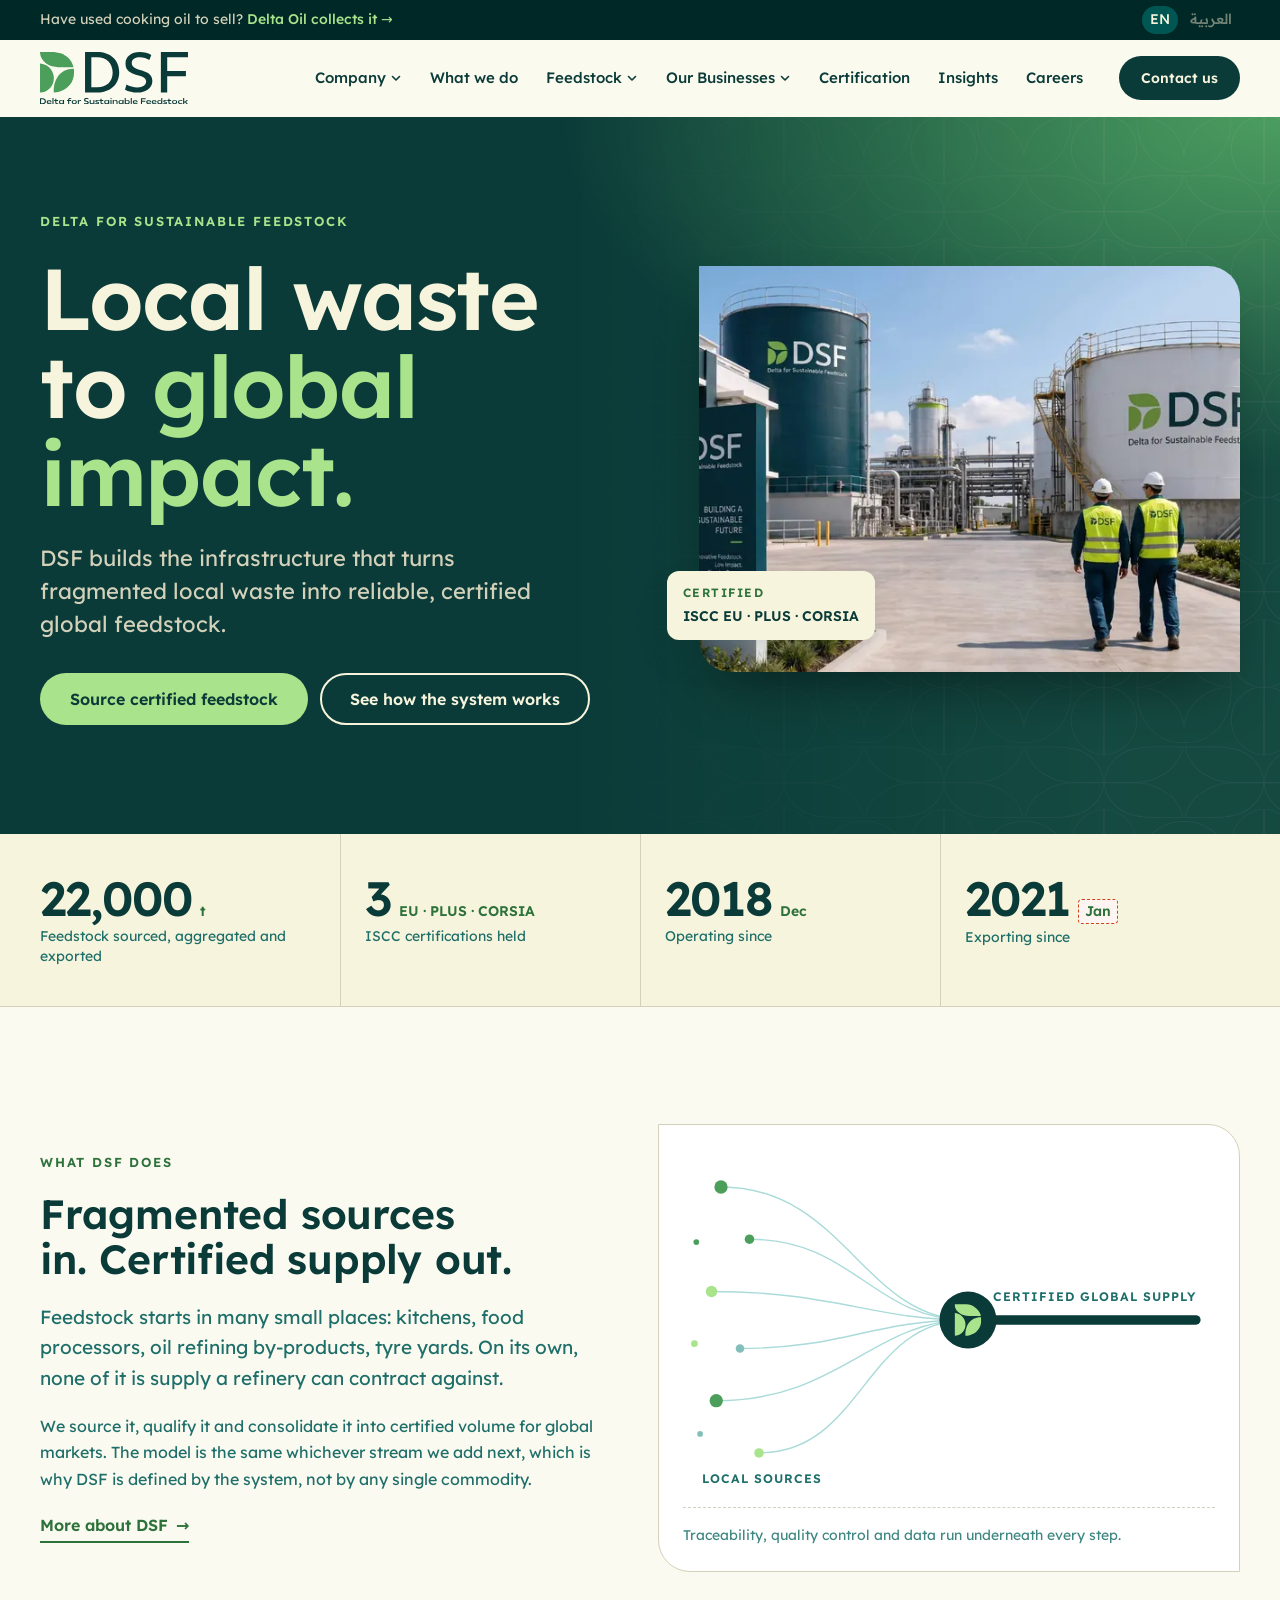
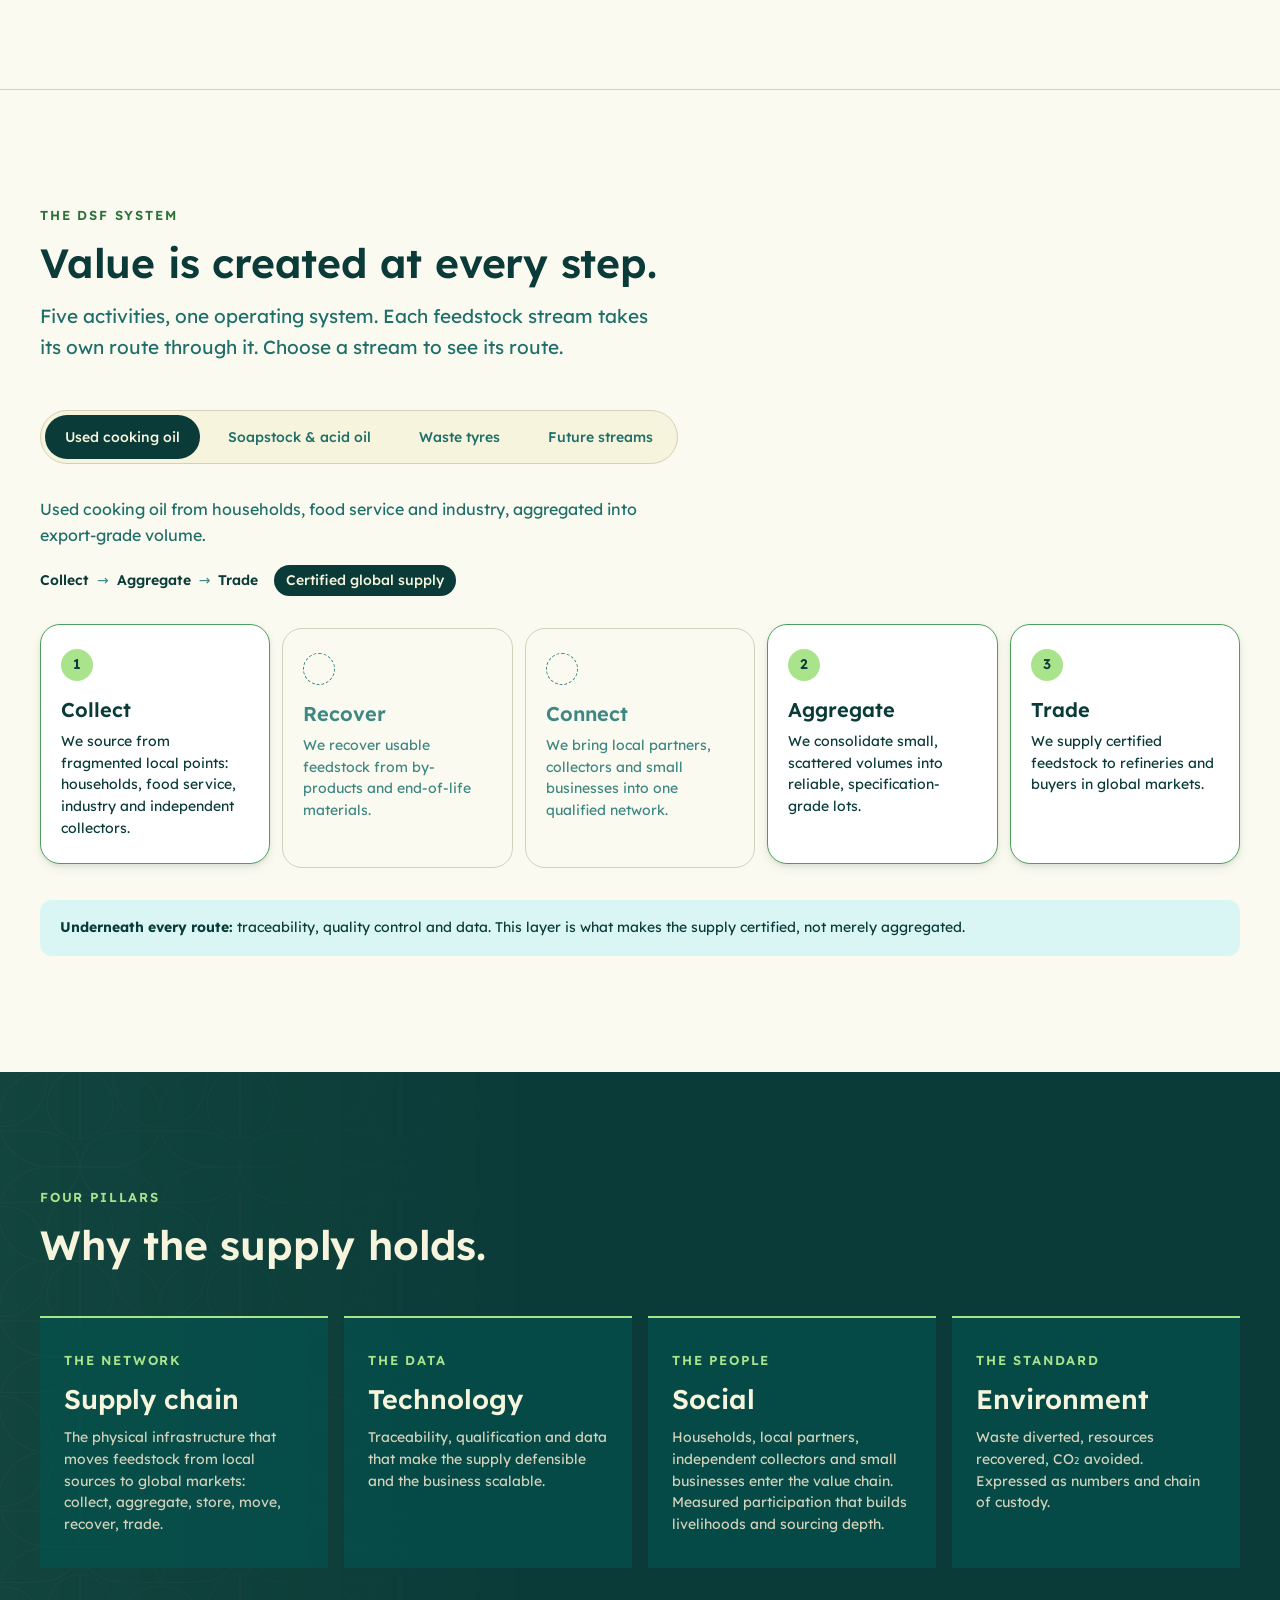
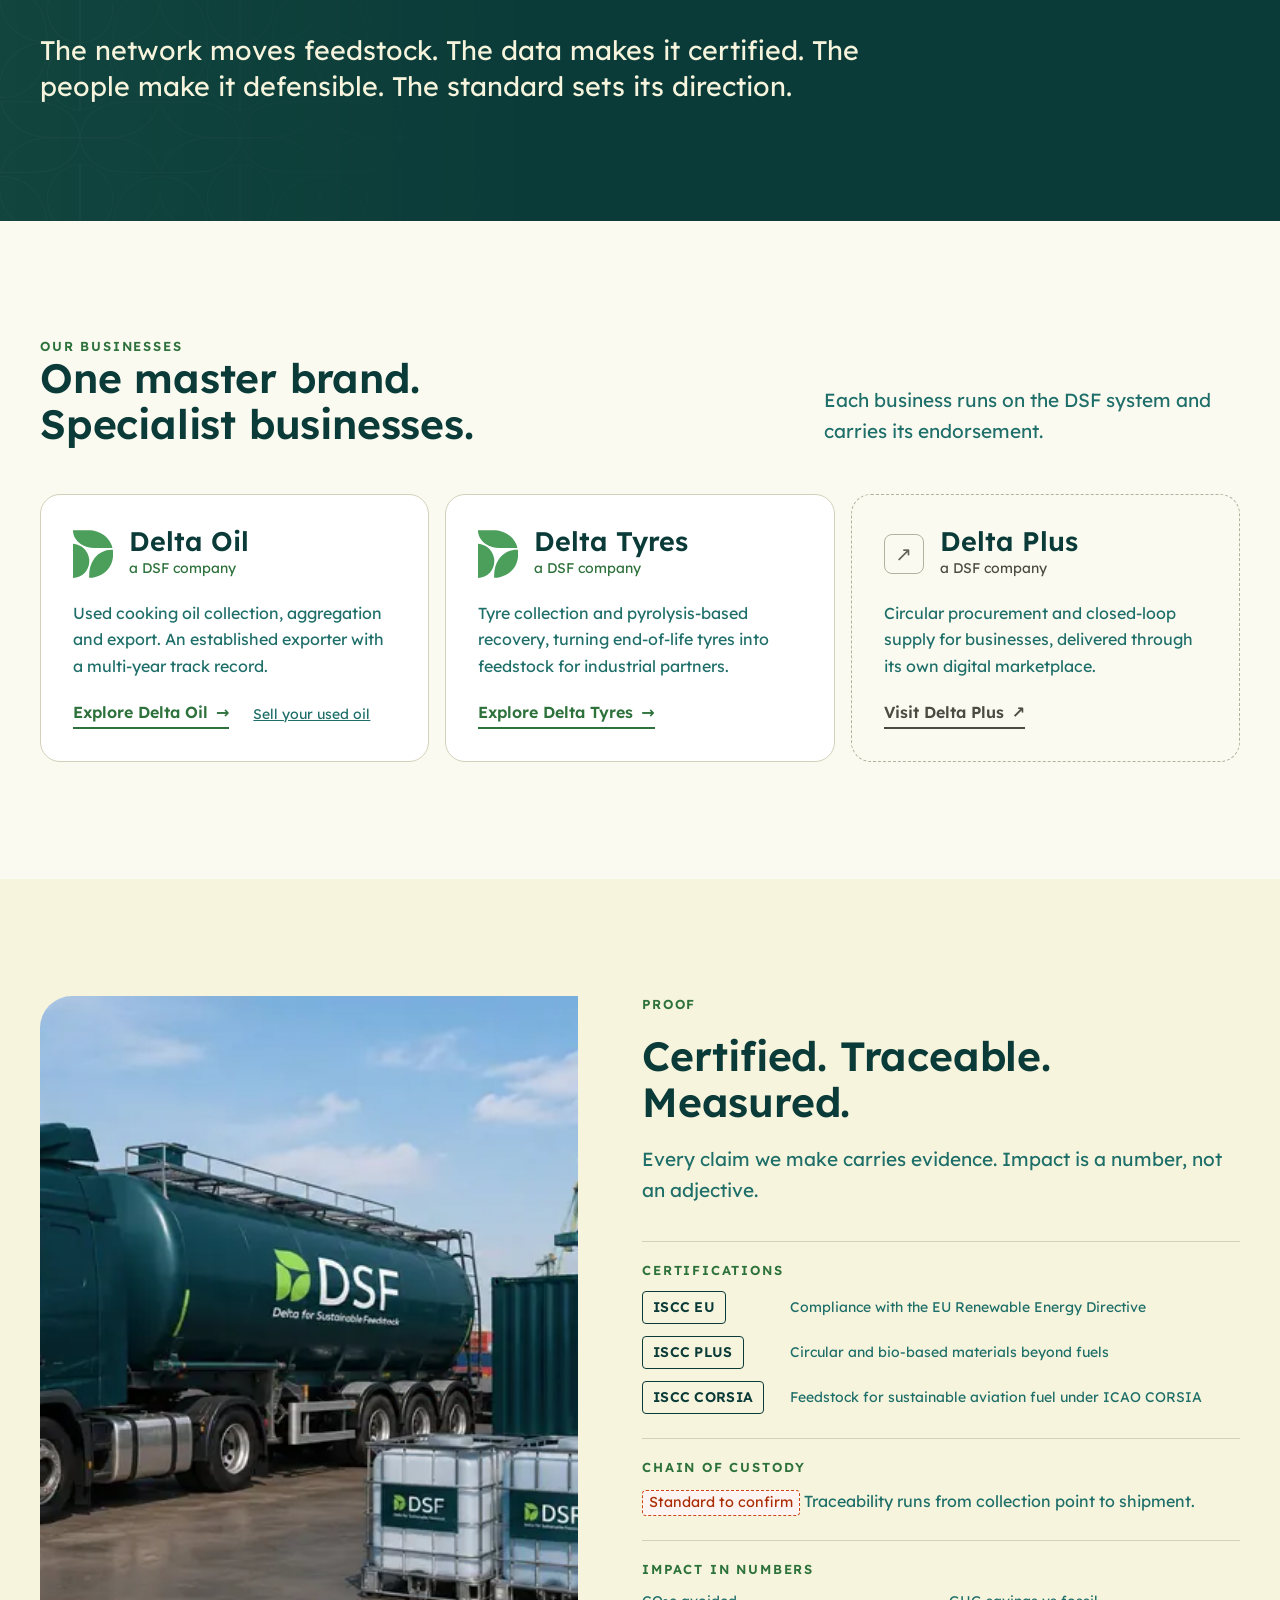
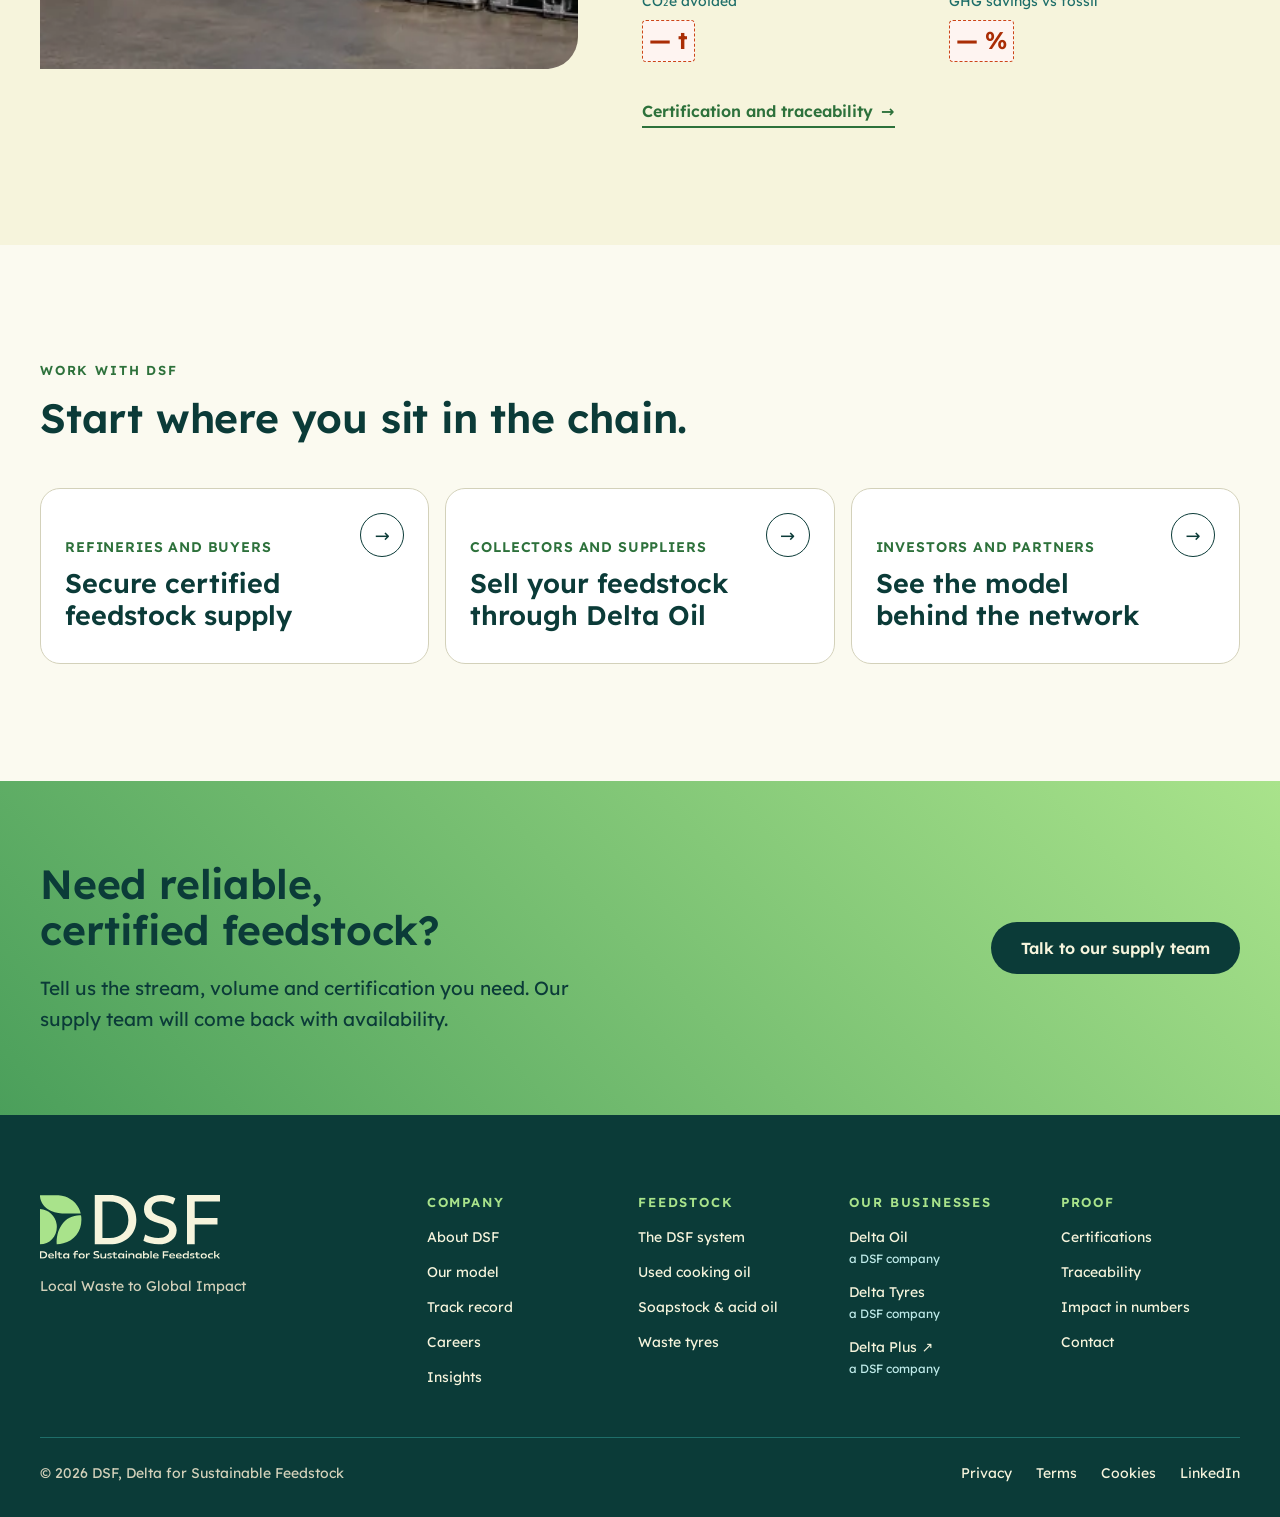
==== index.html @ 8e3e7dfb "DSF website: Home page, structure proposal and SEO base Co-Authored-By: Claude Opus 5.5 (1M context)" ====
<!doctype html>
<html lang="en" dir="ltr">
<head>
  <meta charset="utf-8">
  <meta name="viewport" content="width=device-width, initial-scale=1, viewport-fit=cover">
  <title>DSF | Certified Sustainable Feedstock Supply</title>
  <meta name="description" content="DSF (Delta for Sustainable Feedstock) builds the infrastructure that turns fragmented local waste into reliable, ISCC-certified feedstock for global markets. Used cooking oil, soapstock, acid oil and waste tyres.">
  <link rel="canonical" href="https://www.example.com/">
  <link rel="alternate" hreflang="en" href="https://www.example.com/">
  <link rel="alternate" hreflang="x-default" href="https://www.example.com/">
  <!-- Add when the reviewed Arabic version ships: <link rel="alternate" hreflang="ar" href="https://www.example.com/ar/"> -->
  <meta name="robots" content="index, follow, max-image-preview:large">
  <meta name="theme-color" content="#0B3B38">

  <!-- Open Graph / social -->
  <meta property="og:type" content="website">
  <meta property="og:site_name" content="DSF, Delta for Sustainable Feedstock">
  <meta property="og:title" content="DSF | Local Waste to Global Impact">
  <meta property="og:description" content="Fragmented sources in, certified supply out. ISCC-EU, ISCC PLUS and ISCC CORSIA certified feedstock.">
  <meta property="og:url" content="https://www.example.com/">
  <meta property="og:image" content="https://www.example.com/assets/img/og/dsf-og.jpg">
  <meta property="og:image:width" content="1200">
  <meta property="og:image:height" content="630">
  <meta property="og:locale" content="en_GB">
  <meta name="twitter:card" content="summary_large_image">

  <!-- Icons -->
  <link rel="icon" href="favicon.svg" type="image/svg+xml">
  <link rel="icon" href="favicon-32.png" sizes="32x32" type="image/png">
  <link rel="apple-touch-icon" href="apple-touch-icon.png">
  <link rel="manifest" href="site.webmanifest">

  <!-- Styles: fonts are self-hosted, preload the one used above the fold -->
  <link rel="preload" href="assets/fonts/lexend-latin.woff2" as="font" type="font/woff2" crossorigin>
  <link rel="stylesheet" href="assets/css/fonts.css">
  <link rel="stylesheet" href="assets/css/tokens.css">
  <link rel="stylesheet" href="assets/css/main.css">

  <!-- Structured data: organisation, brand architecture and site -->
  <script type="application/ld+json">
  {
    "@context": "https://schema.org",
    "@graph": [
      {
        "@type": "Organization",
        "@id": "https://www.example.com/#organization",
        "name": "DSF",
        "legalName": "Delta for Sustainable Feedstock",
        "alternateName": "Delta for Sustainable Feedstock",
        "url": "https://www.example.com/",
        "logo": "https://www.example.com/assets/img/brand/logo-lockup.svg",
        "slogan": "Local Waste to Global Impact",
        "description": "DSF builds the infrastructure that turns fragmented local waste into reliable, certified global feedstock.",
        "foundingDate": "2018-12",
        "areaServed": ["Egypt", "Middle East", "Africa", "Europe"],
        "knowsAbout": ["Used cooking oil", "Soapstock", "Acid oil", "Waste tyres", "Sustainable aviation fuel feedstock", "ISCC certification", "Feedstock traceability"],
        "hasCredential": [
          {"@type": "EducationalOccupationalCredential", "name": "ISCC EU", "credentialCategory": "certification"},
          {"@type": "EducationalOccupationalCredential", "name": "ISCC PLUS", "credentialCategory": "certification"},
          {"@type": "EducationalOccupationalCredential", "name": "ISCC CORSIA", "credentialCategory": "certification"}
        ],
        "subOrganization": [
          {"@type": "Organization", "name": "Delta Oil", "description": "Used cooking oil collection, aggregation and export. A DSF company.", "url": "https://www.example.com/businesses/delta-oil/"},
          {"@type": "Organization", "name": "Delta Tyres", "description": "Tyre collection and pyrolysis-based recovery. A DSF company.", "url": "https://www.example.com/businesses/delta-tyres/"},
          {"@type": "Organization", "name": "Delta Plus", "description": "Circular procurement and closed-loop supply, delivered digitally. A DSF company."}
        ],
        "sameAs": []
      },
      {
        "@type": "WebSite",
        "@id": "https://www.example.com/#website",
        "url": "https://www.example.com/",
        "name": "DSF",
        "publisher": {"@id": "https://www.example.com/#organization"},
        "inLanguage": ["en"]
      },
      {
        "@type": "WebPage",
        "@id": "https://www.example.com/#webpage",
        "url": "https://www.example.com/",
        "name": "DSF | Certified Sustainable Feedstock Supply",
        "isPartOf": {"@id": "https://www.example.com/#website"},
        "about": {"@id": "https://www.example.com/#organization"},
        "inLanguage": "en"
      }
    ]
  }
  </script>
  <script src="assets/js/main.js" defer></script>
</head>

<body>
<svg xmlns="http://www.w3.org/2000/svg" width="0" height="0" style="position:absolute" aria-hidden="true" focusable="false">
<symbol id="dsf-lockup" viewBox="755 469 423 150"><g style="fill:var(--logo-mark,#4B9F5B)"><path d="M 754.9 585.0 C 754.8 580.3 754.8 575.5 754.8 570.8 C 754.8 550.6 755.0 530.4 754.9 510.2 C 754.9 508.9 754.9 507.6 754.9 506.2 C 754.9 505.0 754.9 503.7 754.9 502.4 C 754.9 502.0 754.7 502.0 755.3 502.0 C 774.7 503.4 791.6 517.8 794.2 538.4 C 797.4 564.0 779.4 584.9 754.9 585.0 "/><path d="M 850.7 512.6 L 813.2 512.6 C 810.6 512.6 808.9 512.5 806.9 512.4 C 795.1 511.7 783.5 509.3 773.6 502.6 C 762.3 494.9 755.1 483.0 754.8 469.3 L 796.0 469.3 C 796.8 469.3 797.7 469.4 798.5 469.5 C 803.8 470.1 809.0 471.1 814.0 472.8 C 818.1 474.2 822.0 476.1 825.7 478.3 C 825.7 478.3 825.7 478.3 825.7 478.4 C 834.8 483.7 842.0 491.3 846.6 500.8 C 846.6 500.8 846.6 500.8 846.6 500.9 C 848.4 504.5 849.8 508.4 850.7 512.6 "/><path d="M 852.3 527.2 C 852.3 556.1 835.1 575.9 809.7 582.5 C 804.8 583.8 799.6 584.6 794.2 584.8 C 793.5 568.7 796.5 552.5 805.8 539.3 C 816.3 524.2 833.3 515.9 851.5 516.9 C 852.0 519.8 852.3 522.8 852.3 525.9 L 852.3 526.0 C 852.3 526.4 852.3 526.8 852.3 527.2 "/></g><g style="fill:var(--logo-word,#0B3B38)"><path d="M 998.0 576.8 L 1002.1 561.8 C 1010.5 566.4 1022.1 570.3 1033.3 570.3 C 1049.8 570.3 1058.5 562.6 1058.5 552.7 C 1058.5 528.5 999.4 542.2 999.4 502.3 C 999.4 482.3 1016.3 469.1 1039.8 469.1 C 1052.2 469.1 1066.3 472.4 1073.1 477.5 L 1067.7 491.6 C 1060.7 487.8 1050.8 483.9 1039.9 483.9 C 1024.4 483.9 1017.3 491.6 1017.3 500.7 C 1017.3 528.1 1076.2 514.3 1076.2 551.6 C 1076.2 572.0 1057.1 585.0 1033.5 585.0 C 1021.2 585.0 1006.7 581.8 998.0 576.8 "/><path d="M 1178.3 484.1 L 1118.6 484.1 L 1118.6 523.3 L 1172.1 523.3 L 1172.1 538.3 L 1118.6 538.3 L 1118.6 585.0 L 1100.5 585.0 L 1100.5 469.1 L 1178.3 469.1 Z M 1178.3 484.1 "/><path d="M 919.1 570.0 C 944.3 570.0 962.7 554.6 962.7 527.8 C 962.7 500.7 943.9 484.1 919.2 484.1 L 901.7 484.1 L 901.7 570.0 Z M 981.4 527.1 C 981.4 563.0 954.8 585.0 918.9 585.0 L 883.7 585.0 L 883.7 469.1 L 918.9 469.1 C 955.0 469.1 981.4 491.3 981.4 527.1 "/></g><g style="fill:var(--logo-tag,#0B3B38)"><path d="M 762.0 603.9 L 758.0 603.9 L 758.0 615.3 L 762.0 615.3 C 766.1 615.3 768.6 613.2 768.6 609.6 C 768.6 606.0 766.1 603.9 762.0 603.9 M 762.0 618.2 L 754.8 618.2 L 754.8 601.1 L 762.0 601.1 C 767.8 601.1 772.0 604.2 772.0 609.6 C 772.0 615.0 767.8 618.2 762.0 618.2 "/><path d="M 777.3 611.1 L 784.9 611.1 C 784.7 609.4 783.3 608.4 781.1 608.4 C 778.9 608.4 777.5 609.4 777.3 611.1 M 787.9 611.6 C 787.9 612.1 787.8 612.5 787.8 612.8 L 777.3 612.8 C 777.6 614.7 779.3 615.7 781.9 615.7 C 783.6 615.7 785.5 615.4 787.1 614.8 L 787.1 617.4 C 785.5 618.1 783.7 618.5 781.8 618.5 C 777.1 618.5 774.1 616.0 774.1 612.2 C 774.1 608.5 777.0 605.9 781.2 605.9 C 785.1 605.9 787.9 608.3 787.9 611.6 "/><path d="M 790.5 600.6 L 793.6 600.6 L 793.6 618.2 L 790.5 618.2 Z M 790.5 600.6 "/><path d="M 801.6 602.9 L 801.6 606.2 L 806.6 606.2 L 806.6 608.9 L 801.6 608.9 L 801.6 613.3 C 801.6 614.8 802.1 615.7 804.3 615.7 C 805.2 615.7 806.4 615.6 807.0 615.4 L 807.0 618.1 C 806.3 618.3 804.8 618.5 803.7 618.5 C 800.0 618.5 798.6 616.8 798.6 613.7 L 798.6 608.9 L 795.6 608.9 L 795.6 606.2 L 798.6 606.2 L 798.6 602.9 Z M 801.6 602.9 "/><path d="M 816.4 615.7 C 818.8 615.7 820.5 614.4 820.5 612.2 C 820.5 610.0 818.8 608.7 816.4 608.7 C 814.1 608.7 812.3 610.1 812.3 612.2 C 812.3 614.3 814.1 615.7 816.4 615.7 M 815.6 605.9 C 818.0 605.9 819.8 606.8 820.6 608.2 L 820.7 608.2 L 820.7 606.2 L 823.7 606.2 L 823.7 618.2 L 820.7 618.2 L 820.7 616.1 L 820.6 616.1 C 819.8 617.6 818.0 618.5 815.6 618.5 C 811.9 618.5 809.1 615.9 809.1 612.2 C 809.1 608.5 811.9 605.9 815.6 605.9 "/><path d="M 844.3 600.6 L 844.3 603.3 C 843.7 603.2 842.9 603.0 841.8 603.0 C 839.5 603.0 838.4 603.8 838.4 605.4 L 838.4 606.2 L 844.1 606.2 L 844.1 608.9 L 838.4 608.9 L 838.4 618.2 L 835.4 618.2 L 835.4 608.9 L 832.4 608.9 L 832.4 606.2 L 835.4 606.2 L 835.4 605.0 C 835.4 601.9 837.4 600.3 841.3 600.3 C 842.6 600.3 843.5 600.4 844.3 600.6 "/><path d="M 848.8 612.2 C 848.8 614.3 850.5 615.7 853.0 615.7 C 855.5 615.7 857.2 614.4 857.2 612.2 C 857.2 610.0 855.5 608.7 853.0 608.7 C 850.5 608.7 848.8 610.1 848.8 612.2 M 860.3 612.2 C 860.3 615.9 857.5 618.5 853.0 618.5 C 848.5 618.5 845.6 615.9 845.6 612.2 C 845.6 608.5 848.5 605.9 853.0 605.9 C 857.5 605.9 860.3 608.5 860.3 612.2 "/><path d="M 866.0 608.8 L 866.1 608.8 C 866.7 606.9 868.3 605.9 870.3 605.9 C 870.9 605.9 871.6 606.0 872.1 606.2 L 872.1 609.1 C 871.6 608.9 870.7 608.8 870.0 608.8 C 867.4 608.8 866.1 610.3 866.0 612.8 L 866.0 618.2 L 863.0 618.2 L 863.0 606.2 L 866.0 606.2 Z M 866.0 608.8 "/><path d="M 888.1 600.8 C 889.9 600.8 892.1 601.1 893.5 601.6 L 893.5 604.6 C 892.0 604.0 890.1 603.6 888.3 603.6 C 885.7 603.6 884.1 604.5 884.1 605.9 C 884.1 609.4 894.6 606.9 894.6 613.3 C 894.6 616.6 891.7 618.5 886.6 618.5 C 884.5 618.5 882.1 618.1 880.7 617.6 L 880.7 614.6 C 882.1 615.2 884.3 615.6 886.3 615.6 C 889.5 615.6 891.2 614.7 891.2 613.3 C 891.2 609.7 880.8 612.2 880.8 605.9 C 880.8 602.7 883.4 600.8 888.1 600.8 "/><path d="M 896.9 613.3 L 896.9 606.2 L 900 606.2 L 900 612.7 C 900 614.7 901.2 615.8 903.5 615.8 C 906.1 615.8 907.4 614.4 907.5 612.5 L 907.5 606.2 L 910.6 606.2 L 910.6 618.2 L 907.8 618.2 L 907.6 616.2 L 907.5 616.2 C 906.8 617.5 905.1 618.5 902.5 618.5 C 898.9 618.5 896.9 616.6 896.9 613.3 "/><path d="M 923.2 606.6 L 923.2 609.4 C 921.9 608.8 920.4 608.6 919.0 608.6 C 917.4 608.6 916.2 609.1 916.2 609.8 C 916.2 611.8 923.9 610.1 923.9 614.7 C 923.9 617.1 921.8 618.5 917.9 618.5 C 916.1 618.5 914.1 618.2 913.1 617.9 L 913.1 615.0 C 914.2 615.5 915.9 615.8 917.6 615.8 C 919.6 615.8 920.8 615.4 920.8 614.5 C 920.8 612.4 913.2 614.0 913.2 609.7 C 913.2 607.4 915.3 605.9 918.9 605.9 C 920.4 605.9 922.1 606.2 923.2 606.6 "/><path d="M 930.8 602.9 L 930.8 606.2 L 935.8 606.2 L 935.8 608.9 L 930.8 608.9 L 930.8 613.3 C 930.8 614.8 931.3 615.7 933.5 615.7 C 934.4 615.7 935.6 615.6 936.2 615.4 L 936.2 618.1 C 935.5 618.3 934.0 618.5 932.9 618.5 C 929.3 618.5 927.8 616.8 927.8 613.7 L 927.8 608.9 L 924.8 608.9 L 924.8 606.2 L 927.8 606.2 L 927.8 602.9 Z M 930.8 602.9 "/><path d="M 945.6 615.7 C 948.0 615.7 949.7 614.4 949.7 612.2 C 949.7 610.0 948.0 608.7 945.6 608.7 C 943.3 608.7 941.5 610.1 941.5 612.2 C 941.5 614.3 943.3 615.7 945.6 615.7 M 944.9 605.9 C 947.2 605.9 949.0 606.8 949.8 608.2 L 949.9 608.2 L 949.9 606.2 L 952.9 606.2 L 952.9 618.2 L 949.9 618.2 L 949.9 616.1 L 949.8 616.1 C 949.0 617.6 947.2 618.5 944.9 618.5 C 941.1 618.5 938.3 615.9 938.3 612.2 C 938.3 608.5 941.1 605.9 944.9 605.9 "/><path d="M 959.5 618.2 L 956.4 618.2 L 956.4 606.2 L 959.5 606.2 Z M 959.9 602.0 C 959.9 603.1 959.0 603.9 958.0 603.9 C 956.9 603.9 956.1 603.1 956.1 602.0 C 956.1 601.0 956.9 600.2 958.0 600.2 C 959.0 600.2 959.9 601.0 959.9 602.0 "/><path d="M 965.8 608.3 L 965.9 608.3 C 966.8 606.9 968.8 605.9 971.1 605.9 C 974.4 605.9 976.7 607.8 976.7 610.5 L 976.7 618.2 L 973.7 618.2 L 973.7 612.0 C 973.7 609.8 972.3 608.6 969.9 608.6 C 967.5 608.6 965.9 610.1 965.8 612.2 L 965.8 618.2 L 962.8 618.2 L 962.8 606.2 L 965.8 606.2 Z M 965.8 608.3 "/><path d="M 986.6 615.7 C 989.1 615.7 990.8 614.4 990.8 612.2 C 990.8 610.0 989.1 608.7 986.6 608.7 C 984.3 608.7 982.5 610.1 982.5 612.2 C 982.5 614.3 984.3 615.7 986.6 615.7 M 985.9 605.9 C 988.2 605.9 990.1 606.8 990.8 608.2 L 990.9 608.2 L 990.9 606.2 L 994.0 606.2 L 994.0 618.2 L 990.9 618.2 L 990.9 616.1 L 990.8 616.1 C 990.0 617.6 988.2 618.5 985.9 618.5 C 982.2 618.5 979.3 615.9 979.3 612.2 C 979.3 608.5 982.2 605.9 985.9 605.9 "/><path d="M 1004.3 608.7 C 1001.9 608.7 1000.1 610.0 1000.1 612.2 C 1000.1 614.4 1001.8 615.7 1004.3 615.7 C 1006.7 615.7 1008.5 614.3 1008.5 612.2 C 1008.5 610.1 1006.7 608.7 1004.3 608.7 M 1005.0 618.5 C 1002.8 618.5 1001.0 617.6 1000.2 616.1 L 1000.1 616.1 L 1000.1 618.2 L 997.1 618.2 L 997.1 600.6 L 1000.1 600.6 L 1000.1 608.2 L 1000.2 608.2 C 1001.0 606.8 1002.8 605.9 1005.0 605.9 C 1008.8 605.9 1011.6 608.5 1011.6 612.2 C 1011.6 615.9 1008.8 618.5 1005.0 618.5 "/><path d="M 1014.4 600.6 L 1017.5 600.6 L 1017.5 618.2 L 1014.4 618.2 Z M 1014.4 600.6 "/><path d="M 1023.4 611.1 L 1031 611.1 C 1030.8 609.4 1029.3 608.4 1027.2 608.4 C 1025.0 608.4 1023.5 609.4 1023.4 611.1 M 1034.0 611.6 C 1034.0 612.1 1033.9 612.5 1033.8 612.8 L 1023.4 612.8 C 1023.6 614.7 1025.4 615.7 1028.0 615.7 C 1029.7 615.7 1031.5 615.4 1033.2 614.8 L 1033.2 617.4 C 1031.6 618.1 1029.7 618.5 1027.9 618.5 C 1023.1 618.5 1020.2 616.0 1020.2 612.2 C 1020.2 608.5 1023.1 605.9 1027.2 605.9 C 1031.2 605.9 1034.0 608.3 1034.0 611.6 "/><path d="M 1057.0 601.1 L 1057.0 603.9 L 1046.7 603.9 L 1046.7 608.6 L 1056.0 608.6 L 1056.0 611.5 L 1046.7 611.5 L 1046.7 618.2 L 1043.5 618.2 L 1043.5 601.1 Z M 1057.0 601.1 "/><path d="M 1061.8 611.1 L 1069.4 611.1 C 1069.2 609.4 1067.8 608.4 1065.6 608.4 C 1063.4 608.4 1062.0 609.4 1061.8 611.1 M 1072.4 611.6 C 1072.4 612.1 1072.3 612.5 1072.2 612.8 L 1061.8 612.8 C 1062.0 614.7 1063.8 615.7 1066.4 615.7 C 1068.1 615.7 1070 615.4 1071.6 614.8 L 1071.6 617.4 C 1070.0 618.1 1068.1 618.5 1066.3 618.5 C 1061.5 618.5 1058.6 616.0 1058.6 612.2 C 1058.6 608.5 1061.5 605.9 1065.6 605.9 C 1069.6 605.9 1072.4 608.3 1072.4 611.6 "/><path d="M 1077.5 611.1 L 1085.0 611.1 C 1084.9 609.4 1083.4 608.4 1081.3 608.4 C 1079.1 608.4 1077.6 609.4 1077.5 611.1 M 1088.1 611.6 C 1088.1 612.1 1088.0 612.5 1087.9 612.8 L 1077.5 612.8 C 1077.7 614.7 1079.5 615.7 1082.1 615.7 C 1083.8 615.7 1085.6 615.4 1087.3 614.8 L 1087.3 617.4 C 1085.7 618.1 1083.8 618.5 1082.0 618.5 C 1077.2 618.5 1074.3 616.0 1074.3 612.2 C 1074.3 608.5 1077.2 605.9 1081.3 605.9 C 1085.3 605.9 1088.1 608.3 1088.1 611.6 "/><path d="M 1097.4 615.7 C 1099.8 615.7 1101.6 614.4 1101.6 612.2 C 1101.6 610.0 1099.8 608.7 1097.4 608.7 C 1094.9 608.7 1093.2 610.1 1093.2 612.2 C 1093.2 614.3 1094.9 615.7 1097.4 615.7 M 1096.6 605.9 C 1098.9 605.9 1100.7 606.8 1101.5 608.2 L 1101.6 608.2 L 1101.6 600.6 L 1104.6 600.6 L 1104.6 618.2 L 1101.6 618.2 L 1101.6 616.1 L 1101.5 616.1 C 1100.7 617.6 1098.9 618.5 1096.6 618.5 C 1092.8 618.5 1090.0 615.9 1090.0 612.2 C 1090.0 608.5 1092.8 605.9 1096.6 605.9 "/><path d="M 1117.3 606.6 L 1117.3 609.4 C 1116.1 608.8 1114.5 608.6 1113.1 608.6 C 1111.6 608.6 1110.4 609.1 1110.4 609.8 C 1110.4 611.8 1118.1 610.1 1118.1 614.7 C 1118.1 617.1 1116.0 618.5 1112.0 618.5 C 1110.2 618.5 1108.3 618.2 1107.3 617.9 L 1107.3 615.0 C 1108.4 615.5 1110.1 615.8 1111.8 615.8 C 1113.8 615.8 1115.0 615.4 1115.0 614.5 C 1115.0 612.4 1107.4 614.0 1107.4 609.7 C 1107.4 607.4 1109.5 605.9 1113.0 605.9 C 1114.5 605.9 1116.2 606.2 1117.3 606.6 "/><path d="M 1125.0 602.9 L 1125.0 606.2 L 1130.0 606.2 L 1130.0 608.9 L 1125.0 608.9 L 1125.0 613.3 C 1125.0 614.8 1125.5 615.7 1127.7 615.7 C 1128.6 615.7 1129.8 615.6 1130.4 615.4 L 1130.4 618.1 C 1129.7 618.3 1128.1 618.5 1127.0 618.5 C 1123.4 618.5 1121.9 616.8 1121.9 613.7 L 1121.9 608.9 L 1119.0 608.9 L 1119.0 606.2 L 1121.9 606.2 L 1121.9 602.9 Z M 1125.0 602.9 "/><path d="M 1135.6 612.2 C 1135.6 614.3 1137.4 615.7 1139.8 615.7 C 1142.3 615.7 1144.0 614.4 1144.0 612.2 C 1144.0 610.0 1142.3 608.7 1139.8 608.7 C 1137.4 608.7 1135.6 610.1 1135.6 612.2 M 1147.2 612.2 C 1147.2 615.9 1144.3 618.5 1139.8 618.5 C 1135.3 618.5 1132.5 615.9 1132.5 612.2 C 1132.5 608.5 1135.3 605.9 1139.8 605.9 C 1144.3 605.9 1147.2 608.5 1147.2 612.2 "/><path d="M 1157.3 605.9 C 1158.7 605.9 1160.3 606.1 1161.5 606.5 L 1161.5 609.4 C 1160.5 609.0 1159.0 608.7 1157.6 608.7 C 1154.5 608.7 1152.6 610.0 1152.6 612.2 C 1152.6 614.3 1154.5 615.7 1157.6 615.7 C 1159.0 615.7 1160.5 615.4 1161.5 615.0 L 1161.5 617.9 C 1160.3 618.2 1158.7 618.5 1157.3 618.5 C 1152.4 618.5 1149.4 615.9 1149.4 612.2 C 1149.4 608.4 1152.5 605.9 1157.3 605.9 "/><path d="M 1167.2 600.6 L 1167.2 610.8 L 1170.2 610.8 L 1174.0 606.2 L 1177.8 606.2 L 1172.5 611.9 L 1172.5 612.0 L 1178.3 618.2 L 1174.3 618.2 L 1170.1 613.2 L 1167.2 613.2 L 1167.2 618.2 L 1164.1 618.2 L 1164.1 600.6 Z M 1167.2 600.6 "/></g></symbol>
<symbol id="dsf-mark" viewBox="755 469 97 116"><g style="fill:var(--logo-mark,#4B9F5B)"><path d="M 754.9 585.0 C 754.8 580.3 754.8 575.5 754.8 570.8 C 754.8 550.6 755.0 530.4 754.9 510.2 C 754.9 508.9 754.9 507.6 754.9 506.2 C 754.9 505.0 754.9 503.7 754.9 502.4 C 754.9 502.0 754.7 502.0 755.3 502.0 C 774.7 503.4 791.6 517.8 794.2 538.4 C 797.4 564.0 779.4 584.9 754.9 585.0 "/><path d="M 850.7 512.6 L 813.2 512.6 C 810.6 512.6 808.9 512.5 806.9 512.4 C 795.1 511.7 783.5 509.3 773.6 502.6 C 762.3 494.9 755.1 483.0 754.8 469.3 L 796.0 469.3 C 796.8 469.3 797.7 469.4 798.5 469.5 C 803.8 470.1 809.0 471.1 814.0 472.8 C 818.1 474.2 822.0 476.1 825.7 478.3 C 825.7 478.3 825.7 478.3 825.7 478.4 C 834.8 483.7 842.0 491.3 846.6 500.8 C 846.6 500.8 846.6 500.8 846.6 500.9 C 848.4 504.5 849.8 508.4 850.7 512.6 "/><path d="M 852.3 527.2 C 852.3 556.1 835.1 575.9 809.7 582.5 C 804.8 583.8 799.6 584.6 794.2 584.8 C 793.5 568.7 796.5 552.5 805.8 539.3 C 816.3 524.2 833.3 515.9 851.5 516.9 C 852.0 519.8 852.3 522.8 852.3 525.9 L 852.3 526.0 C 852.3 526.4 852.3 526.8 852.3 527.2 "/></g></symbol>
</svg>
<a class="skip-link" href="#main">Skip to content</a>

<!-- ============ HEADER ============ -->
<div class="topbar dsf-dark">
  <div class="container topbar__inner">
    <p class="topbar__note"><span class="topbar__long">Have used cooking oil to sell? </span><span class="topbar__short">Selling used oil? </span><a href="businesses/delta-oil/#supply">Delta Oil collects it <span aria-hidden="true">→</span></a></p>
    <nav class="lang" aria-label="Language">
      <a href="./" class="lang__item" aria-current="true" lang="en">EN</a>
      <span class="lang__item lang__item--soon" lang="ar" title="Arabic version in review" aria-disabled="true">العربية</span>
    </nav>
  </div>
</div>

<header class="site-header" data-header>
  <div class="container site-header__inner">
    <a class="brand" href="./" aria-label="DSF, Delta for Sustainable Feedstock, home">
      <svg class="brand__logo" viewBox="0 0 423 150" aria-hidden="true"><use href="#dsf-lockup"/></svg>
    </a>

    <button class="nav-toggle" type="button" aria-expanded="false" aria-controls="site-nav" data-nav-toggle>
      <span class="nav-toggle__bars" aria-hidden="true"></span>
      <span class="nav-toggle__label">Menu</span>
    </button>

    <nav class="site-nav" id="site-nav" aria-label="Main" data-nav>
      <ul class="site-nav__list">
        <li class="site-nav__item has-sub">
          <button class="site-nav__link" type="button" aria-expanded="false" aria-controls="sub-company" data-sub-toggle>Company <svg class="chev" viewBox="0 0 12 12" aria-hidden="true"><path d="M2.5 4.5 6 8l3.5-3.5"/></svg></button>
          <div class="subnav" id="sub-company">
            <ul class="subnav__list">
              <li><a href="company/about/"><strong>About DSF</strong><span>Who we are and what we build</span></a></li>
              <li><a href="company/model/"><strong>Our model</strong><span>The four pillars behind the supply</span></a></li>
              <li><a href="company/track-record/"><strong>Track record</strong><span>Milestones and export history</span></a></li>
              <li><a href="company/leadership/"><strong>Leadership</strong><span>The team running DSF</span></a></li>
            </ul>
          </div>
        </li>
        <li class="site-nav__item"><a class="site-nav__link" href="what-we-do/">What we do</a></li>
        <li class="site-nav__item has-sub">
          <button class="site-nav__link" type="button" aria-expanded="false" aria-controls="sub-feedstock" data-sub-toggle>Feedstock <svg class="chev" viewBox="0 0 12 12" aria-hidden="true"><path d="M2.5 4.5 6 8l3.5-3.5"/></svg></button>
          <div class="subnav" id="sub-feedstock">
            <ul class="subnav__list">
              <li><a href="feedstock/uco/"><strong>Used cooking oil</strong><span>UCO for biofuels and SAF</span></a></li>
              <li><a href="feedstock/soapstock-acid-oil/"><strong>Soapstock &amp; acid oil</strong><span>Recovered refining by-products</span></a></li>
              <li><a href="feedstock/waste-tyres/"><strong>Waste tyres</strong><span>Collection and pyrolysis recovery</span></a></li>
              <li><a href="feedstock/future-streams/"><strong>Future streams</strong><span>New feedstock, same system</span></a></li>
            </ul>
          </div>
        </li>
        <li class="site-nav__item has-sub">
          <button class="site-nav__link" type="button" aria-expanded="false" aria-controls="sub-businesses" data-sub-toggle>Our Businesses <svg class="chev" viewBox="0 0 12 12" aria-hidden="true"><path d="M2.5 4.5 6 8l3.5-3.5"/></svg></button>
          <div class="subnav subnav--wide" id="sub-businesses">
            <ul class="subnav__list subnav__list--biz">
              <li><a href="businesses/delta-oil/"><svg class="biz-mark" viewBox="0 0 97 116" aria-hidden="true"><use href="#dsf-mark"/></svg><strong>Delta Oil</strong><em>a DSF company</em><span>Used cooking oil collection and export</span></a></li>
              <li><a href="businesses/delta-tyres/"><svg class="biz-mark" viewBox="0 0 97 116" aria-hidden="true"><use href="#dsf-mark"/></svg><strong>Delta Tyres</strong><em>a DSF company</em><span>Tyre collection and recovery</span></a></li>
              <li><a href="https://www.example.com/delta-plus" rel="noopener" target="_blank"><span class="biz-mark biz-mark--ext" aria-hidden="true">↗</span><strong>Delta Plus</strong><em>a DSF company</em><span>Circular procurement marketplace<span class="visually-hidden"> (opens the Delta Plus website)</span></span></a></li>
            </ul>
            <a class="subnav__all" href="businesses/">All businesses <span aria-hidden="true">→</span></a>
          </div>
        </li>
        <li class="site-nav__item"><a class="site-nav__link" href="proof/">Certification</a></li>
        <li class="site-nav__item"><a class="site-nav__link" href="insights/">Insights</a></li>
        <li class="site-nav__item"><a class="site-nav__link" href="careers/">Careers</a></li>
      </ul>
      <a class="btn btn--primary site-nav__cta" href="contact/">Contact us</a>
    </nav>
  </div>
</header>

<main id="main">

  <!-- ============ 1. HERO ============ -->
  <section class="hero dsf-dark" aria-labelledby="hero-title">
    <div class="hero__pattern" aria-hidden="true"></div>
    <div class="container hero__grid">
      <div class="hero__copy">
        <p class="eyebrow">Delta for Sustainable Feedstock</p>
        <h1 id="hero-title" class="hero__title">Local waste to <span class="hl">global impact.</span></h1>
        <p class="hero__lead">DSF builds the infrastructure that turns fragmented local waste into reliable, certified global feedstock.</p>
        <div class="btn-row">
          <a class="btn btn--primary btn--lg" href="contact/?topic=buy">Source certified feedstock</a>
          <a class="btn btn--ghost btn--lg" href="#system">See how the system works</a>
        </div>
      </div>
      <figure class="hero__media">
        <picture>
          <source type="image/webp" srcset="assets/img/photos/aggregation-terminal-800.webp 800w, assets/img/photos/aggregation-terminal-1600.webp 1600w" sizes="(min-width: 1024px) 40vw, 100vw">
          <img src="assets/img/photos/aggregation-terminal-800.jpg" srcset="assets/img/photos/aggregation-terminal-800.jpg 800w, assets/img/photos/aggregation-terminal-1600.jpg 1600w" sizes="(min-width: 1024px) 40vw, 100vw" width="1600" height="900" alt="DSF aggregation terminal with storage tanks and two team members in safety vests" fetchpriority="high">
        </picture>
        <figcaption class="hero__chip">
          <span class="hero__chip-label">Certified</span>
          <span class="hero__chip-value">ISCC EU · PLUS · CORSIA</span>
        </figcaption>
      </figure>
    </div>
  </section>

  <!-- ============ 2. PROOF STRIP ============ -->
  <section class="proofbar" aria-labelledby="proofbar-title">
    <h2 id="proofbar-title" class="visually-hidden">DSF in numbers</h2>
    <div class="container">
      <dl class="proofbar__list">
        <div class="proofbar__item">
          <dt>Feedstock sourced, aggregated and exported</dt>
          <dd><span class="num">22,000</span><span class="unit">t</span></dd>
        </div>
        <div class="proofbar__item">
          <dt>ISCC certifications held</dt>
          <dd><span class="num">3</span><span class="unit">EU · PLUS · CORSIA</span></dd>
        </div>
        <div class="proofbar__item">
          <dt>Operating since</dt>
          <dd><span class="num">2018</span><span class="unit">Dec</span></dd>
        </div>
        <div class="proofbar__item">
          <dt>Exporting since</dt>
          <dd><span class="num">2021</span><span class="unit tbc" title="To confirm with DSF: export start date and number of markets">Jan</span></dd>
        </div>
      </dl>
    </div>
  </section>

  <!-- ============ 3. THE MODEL ============ -->
  <section class="section model" aria-labelledby="model-title">
    <div class="container model__grid">
      <div class="model__copy">
        <p class="eyebrow">What DSF does</p>
        <h2 id="model-title">Fragmented sources in. Certified supply out.</h2>
        <p class="lead">Feedstock starts in many small places: kitchens, food processors, oil refining by-products, tyre yards. On its own, none of it is supply a refinery can contract against.</p>
        <p>We source it, qualify it and consolidate it into certified volume for global markets. The model is the same whichever stream we add next, which is why DSF is defined by the system, not by any single commodity.</p>
        <a class="link-arrow" href="company/about/">More about DSF <span aria-hidden="true">→</span></a>
      </div>
      <figure class="flow" aria-labelledby="flow-cap">
        <svg class="flow__svg" viewBox="0 0 560 360" role="img" aria-labelledby="flow-title">
          <title id="flow-title">Many small local sources converge through DSF into one stream of certified global supply</title>
          <g class="flow__paths">
            <path d="M40 40 C 170 40, 190 180, 300 180"/>
            <path d="M70 95 C 180 95, 200 180, 300 180"/>
            <path d="M30 150 C 160 150, 200 180, 300 180"/>
            <path d="M60 210 C 170 210, 200 180, 300 180"/>
            <path d="M35 265 C 165 265, 200 180, 300 180"/>
            <path d="M80 320 C 190 320, 190 180, 300 180"/>
          </g>
          <g class="flow__pulses" aria-hidden="true">
            <path d="M40 40 C 170 40, 190 180, 300 180"/>
            <path d="M30 150 C 160 150, 200 180, 300 180"/>
            <path d="M35 265 C 165 265, 200 180, 300 180"/>
          </g>
          <g class="flow__sources">
            <circle cx="40" cy="40" r="7"/><circle cx="70" cy="95" r="5"/><circle cx="30" cy="150" r="6"/>
            <circle cx="60" cy="210" r="4.5"/><circle cx="35" cy="265" r="7"/><circle cx="80" cy="320" r="5"/>
            <circle cx="14" cy="98" r="3"/><circle cx="18" cy="300" r="3"/><circle cx="12" cy="205" r="3.5"/>
          </g>
          <path class="flow__out" d="M300 180 H 540"/>
          <path class="flow__out-pulse" d="M300 180 H 540" aria-hidden="true"/>
          <circle class="flow__hub" cx="300" cy="180" r="30"/>
          <use href="#dsf-mark" x="286" y="163" width="28" height="34" class="flow__hub-mark"/>
          <text class="flow__label" x="20" y="352">Local sources</text>
          <text class="flow__label flow__label--end" x="540" y="160">Certified global supply</text>
        </svg>
        <figcaption id="flow-cap" class="flow__cap">Traceability, quality control and data run underneath every step.</figcaption>
      </figure>
    </div>
  </section>

  <!-- ============ 4. THE SYSTEM ============ -->
  <section class="section system" id="system" aria-labelledby="system-title">
    <div class="container">
      <header class="section-head">
        <p class="eyebrow">The DSF system</p>
        <h2 id="system-title">Value is created at every step.</h2>
        <p class="lead">Five activities, one operating system. Each feedstock stream takes its own route through it. Choose a stream to see its route.</p>
      </header>

      <div class="streams" data-streams>
        <div class="streams__tabs" role="tablist" aria-label="Feedstock streams">
          <button class="streams__tab" role="tab" id="tab-uco" aria-selected="true" aria-controls="stream-panel" data-route="collect,aggregate,trade" data-desc="Used cooking oil from households, food service and industry, aggregated into export-grade volume.">Used cooking oil</button>
          <button class="streams__tab" role="tab" id="tab-soap" aria-selected="false" aria-controls="stream-panel" tabindex="-1" data-route="collect,recover,aggregate,trade" data-desc="By-products of vegetable oil refining, recovered into usable feedstock before aggregation.">Soapstock &amp; acid oil</button>
          <button class="streams__tab" role="tab" id="tab-tyres" aria-selected="false" aria-controls="stream-panel" tabindex="-1" data-route="collect,aggregate,recover,trade" data-desc="End-of-life tyres, aggregated and then recovered through pyrolysis by Delta Tyres.">Waste tyres</button>
          <button class="streams__tab" role="tab" id="tab-future" aria-selected="false" aria-controls="stream-panel" tabindex="-1" data-route="collect,aggregate,recover,trade" data-desc="New streams plug into the same system without rebuilding it from zero.">Future streams</button>
        </div>

        <div class="streams__panel" id="stream-panel" role="tabpanel" aria-labelledby="tab-uco" aria-live="polite">
          <p class="streams__desc" data-stream-desc>Used cooking oil from households, food service and industry, aggregated into export-grade volume.</p>
          <ol class="route" data-route-list aria-label="Route">
            <li>Collect</li><li>Aggregate</li><li>Trade</li>
          </ol>
        </div>

        <ul class="activities" role="list">
          <li class="activity is-on" data-step="collect">
            <span class="activity__order" aria-hidden="true">1</span>
            <h3>Collect</h3>
            <p>We source from fragmented local points: households, food service, industry and independent collectors.</p>
          </li>
          <li class="activity" data-step="recover">
            <span class="activity__order" aria-hidden="true"></span>
            <h3>Recover</h3>
            <p>We recover usable feedstock from by-products and end-of-life materials.</p>
          </li>
          <li class="activity" data-step="connect">
            <span class="activity__order" aria-hidden="true"></span>
            <h3>Connect</h3>
            <p>We bring local partners, collectors and small businesses into one qualified network.</p>
          </li>
          <li class="activity is-on" data-step="aggregate">
            <span class="activity__order" aria-hidden="true">2</span>
            <h3>Aggregate</h3>
            <p>We consolidate small, scattered volumes into reliable, specification-grade lots.</p>
          </li>
          <li class="activity is-on" data-step="trade">
            <span class="activity__order" aria-hidden="true">3</span>
            <h3>Trade</h3>
            <p>We supply certified feedstock to refineries and buyers in global markets.</p>
          </li>
        </ul>

        <p class="layer"><strong>Underneath every route:</strong> traceability, quality control and data. This layer is what makes the supply certified, not merely aggregated.</p>
      </div>
    </div>
  </section>

  <!-- ============ 5. FOUR PILLARS ============ -->
  <section class="section pillars dsf-dark" aria-labelledby="pillars-title">
    <div class="pillars__pattern" aria-hidden="true"></div>
    <div class="container">
      <header class="section-head">
        <p class="eyebrow">Four pillars</p>
        <h2 id="pillars-title">Why the supply holds.</h2>
      </header>
      <ul class="pillar-grid" role="list">
        <li class="pillar">
          <p class="pillar__tag">The network</p>
          <h3>Supply chain</h3>
          <p>The physical infrastructure that moves feedstock from local sources to global markets: collect, aggregate, store, move, recover, trade.</p>
        </li>
        <li class="pillar">
          <p class="pillar__tag">The data</p>
          <h3>Technology</h3>
          <p>Traceability, qualification and data that make the supply defensible and the business scalable.</p>
        </li>
        <li class="pillar">
          <p class="pillar__tag">The people</p>
          <h3>Social</h3>
          <p>Households, local partners, independent collectors and small businesses enter the value chain. Measured participation that builds livelihoods and sourcing depth.</p>
        </li>
        <li class="pillar">
          <p class="pillar__tag">The standard</p>
          <h3>Environment</h3>
          <p>Waste diverted, resources recovered, CO₂ avoided. Expressed as numbers and chain of custody.</p>
        </li>
      </ul>
      <blockquote class="pillars__quote">
        <p>The network moves feedstock. The data makes it certified. The people make it defensible. The standard sets its direction.</p>
      </blockquote>
    </div>
  </section>

  <!-- ============ 6. OUR BUSINESSES ============ -->
  <section class="section businesses" id="businesses" aria-labelledby="biz-title">
    <div class="container">
      <header class="section-head section-head--split">
        <div>
          <p class="eyebrow">Our businesses</p>
          <h2 id="biz-title">One master brand. Specialist businesses.</h2>
        </div>
        <p class="lead">Each business runs on the DSF system and carries its endorsement.</p>
      </header>
      <ul class="biz-grid" role="list">
        <li class="biz">
          <div class="biz__head">
            <svg class="biz__mark" viewBox="0 0 97 116" aria-hidden="true"><use href="#dsf-mark"/></svg>
            <div>
              <h3 class="biz__name">Delta Oil</h3>
              <p class="biz__endorse">a DSF company</p>
            </div>
          </div>
          <p>Used cooking oil collection, aggregation and export. An established exporter with a multi-year track record.</p>
          <div class="biz__links">
            <a class="link-arrow" href="businesses/delta-oil/">Explore Delta Oil <span aria-hidden="true">→</span></a>
            <a class="biz__sub" href="businesses/delta-oil/#supply">Sell your used oil</a>
          </div>
        </li>
        <li class="biz">
          <div class="biz__head">
            <svg class="biz__mark" viewBox="0 0 97 116" aria-hidden="true"><use href="#dsf-mark"/></svg>
            <div>
              <h3 class="biz__name">Delta Tyres</h3>
              <p class="biz__endorse">a DSF company</p>
            </div>
          </div>
          <p>Tyre collection and pyrolysis-based recovery, turning end-of-life tyres into feedstock for industrial partners.</p>
          <div class="biz__links">
            <a class="link-arrow" href="businesses/delta-tyres/">Explore Delta Tyres <span aria-hidden="true">→</span></a>
          </div>
        </li>
        <li class="biz biz--ext">
          <div class="biz__head">
            <span class="biz__mark biz__mark--ext" aria-hidden="true">↗</span>
            <div>
              <h3 class="biz__name">Delta Plus</h3>
              <p class="biz__endorse">a DSF company</p>
            </div>
          </div>
          <p>Circular procurement and closed-loop supply for businesses, delivered through its own digital marketplace.</p>
          <div class="biz__links">
            <a class="link-arrow" href="https://www.example.com/delta-plus" target="_blank" rel="noopener">Visit Delta Plus <span aria-hidden="true">↗</span><span class="visually-hidden"> (opens in a new tab)</span></a>
          </div>
        </li>
      </ul>
    </div>
  </section>

  <!-- ============ 7. PROOF ============ -->
  <section class="section proof" id="proof" aria-labelledby="proof-title">
    <div class="container proof__grid">
      <figure class="proof__media">
        <picture>
          <source type="image/webp" srcset="assets/img/photos/logistics-tanker-800.webp 800w, assets/img/photos/logistics-tanker-1600.webp 1600w" sizes="(min-width: 1024px) 45vw, 100vw">
          <img src="assets/img/photos/logistics-tanker-800.jpg" srcset="assets/img/photos/logistics-tanker-800.jpg 800w, assets/img/photos/logistics-tanker-1600.jpg 1600w" sizes="(min-width: 1024px) 45vw, 100vw" width="1600" height="900" alt="DSF tanker truck and containers at a port loading area" loading="lazy" decoding="async">
        </picture>
      </figure>
      <div class="proof__copy">
        <p class="eyebrow">Proof</p>
        <h2 id="proof-title">Certified. Traceable. Measured.</h2>
        <p class="lead">Every claim we make carries evidence. Impact is a number, not an adjective.</p>

        <div class="proof__blocks">
          <div class="proof__block">
            <h3>Certifications</h3>
            <ul class="certs" role="list">
              <li><strong>ISCC EU</strong><span>Compliance with the EU Renewable Energy Directive</span></li>
              <li><strong>ISCC PLUS</strong><span>Circular and bio-based materials beyond fuels</span></li>
              <li><strong>ISCC CORSIA</strong><span>Feedstock for sustainable aviation fuel under ICAO CORSIA</span></li>
            </ul>
          </div>
          <div class="proof__block">
            <h3>Chain of custody</h3>
            <p><span class="tbc" title="Playbook section 5 leaves this blank">Standard to confirm</span> Traceability runs from collection point to shipment.</p>
          </div>
          <div class="proof__block">
            <h3>Impact in numbers</h3>
            <dl class="impact">
              <div><dt>CO₂e avoided</dt><dd><span class="tbc" title="Figure pending from DSF">— t</span></dd></div>
              <div><dt>GHG savings vs fossil</dt><dd><span class="tbc" title="Figure pending from DSF">— %</span></dd></div>
            </dl>
          </div>
        </div>
        <a class="link-arrow" href="proof/">Certification and traceability <span aria-hidden="true">→</span></a>
      </div>
    </div>
  </section>

  <!-- ============ 8. THREE DOORS ============ -->
  <section class="section doors" aria-labelledby="doors-title">
    <div class="container">
      <header class="section-head">
        <p class="eyebrow">Work with DSF</p>
        <h2 id="doors-title">Start where you sit in the chain.</h2>
      </header>
      <ul class="door-grid" role="list">
        <li>
          <a class="door" href="contact/?topic=buy">
            <span class="door__who">Refineries and buyers</span>
            <span class="door__what">Secure certified feedstock supply</span>
            <span class="door__go" aria-hidden="true">→</span>
          </a>
        </li>
        <li>
          <a class="door" href="businesses/delta-oil/#supply">
            <span class="door__who">Collectors and suppliers</span>
            <span class="door__what">Sell your feedstock through Delta Oil</span>
            <span class="door__go" aria-hidden="true">→</span>
          </a>
        </li>
        <li>
          <a class="door" href="company/model/">
            <span class="door__who">Investors and partners</span>
            <span class="door__what">See the model behind the network</span>
            <span class="door__go" aria-hidden="true">→</span>
          </a>
        </li>
      </ul>
    </div>
  </section>

  <!-- ============ 9. CLOSING CTA ============ -->
  <section class="cta" aria-labelledby="cta-title">
    <div class="container cta__inner">
      <h2 id="cta-title">Need reliable, certified feedstock?</h2>
      <p>Tell us the stream, volume and certification you need. Our supply team will come back with availability.</p>
      <a class="btn btn--primary btn--lg" href="contact/?topic=buy">Talk to our supply team</a>
    </div>
  </section>

</main>

<!-- ============ FOOTER ============ -->
<footer class="site-footer dsf-dark">
  <div class="container">
    <div class="site-footer__top">
      <div class="site-footer__brand">
        <svg class="site-footer__logo" viewBox="0 0 423 150" role="img" aria-label="DSF, Delta for Sustainable Feedstock"><use href="#dsf-lockup"/></svg>
        <p class="site-footer__tagline">Local Waste to Global Impact</p>
      </div>
      <nav class="site-footer__nav" aria-label="Footer">
        <div>
          <h2>Company</h2>
          <ul>
            <li><a href="company/about/">About DSF</a></li>
            <li><a href="company/model/">Our model</a></li>
            <li><a href="company/track-record/">Track record</a></li>
            <li><a href="careers/">Careers</a></li>
            <li><a href="insights/">Insights</a></li>
          </ul>
        </div>
        <div>
          <h2>Feedstock</h2>
          <ul>
            <li><a href="what-we-do/">The DSF system</a></li>
            <li><a href="feedstock/uco/">Used cooking oil</a></li>
            <li><a href="feedstock/soapstock-acid-oil/">Soapstock &amp; acid oil</a></li>
            <li><a href="feedstock/waste-tyres/">Waste tyres</a></li>
          </ul>
        </div>
        <div>
          <h2>Our businesses</h2>
          <ul>
            <li><a href="businesses/delta-oil/">Delta Oil <span>a DSF company</span></a></li>
            <li><a href="businesses/delta-tyres/">Delta Tyres <span>a DSF company</span></a></li>
            <li><a href="https://www.example.com/delta-plus" target="_blank" rel="noopener">Delta Plus ↗ <span>a DSF company</span></a></li>
          </ul>
        </div>
        <div>
          <h2>Proof</h2>
          <ul>
            <li><a href="proof/certifications/">Certifications</a></li>
            <li><a href="proof/traceability/">Traceability</a></li>
            <li><a href="proof/impact/">Impact in numbers</a></li>
            <li><a href="contact/">Contact</a></li>
          </ul>
        </div>
      </nav>
    </div>
    <div class="site-footer__bottom">
      <p>© <span data-year>2026</span> DSF, Delta for Sustainable Feedstock</p>
      <ul class="site-footer__legal">
        <li><a href="legal/privacy/">Privacy</a></li>
        <li><a href="legal/terms/">Terms</a></li>
        <li><a href="legal/cookies/">Cookies</a></li>
        <li><a href="https://www.linkedin.com/" rel="noopener" target="_blank">LinkedIn</a></li>
      </ul>
    </div>
  </div>
</footer>
</body>
</html>
---- assets/css/fonts.css ----
/* Self-hosted web fonts (SIL Open Font License 1.1).
   Lexend + Readex Pro stand in for the licensed brand faces (Neue Reman GT, Ping AR+LT).
   When the licences are bought, add their @font-face rules here; tokens.css already lists them first. */
@font-face {
  font-family: 'Lexend';
  font-style: normal;
  font-weight: 300 700;
  font-display: swap;
  src: url('../fonts/lexend-latin.woff2') format('woff2');
  unicode-range: U+0000-00FF, U+0131, U+0152-0153, U+02BB-02BC, U+02C6, U+02DA, U+02DC, U+0304, U+0308, U+0329, U+2000-206F, U+20AC, U+2122, U+2191, U+2193, U+2212, U+2215, U+FEFF, U+FFFD;
}
@font-face {
  font-family: 'Lexend';
  font-style: normal;
  font-weight: 300 700;
  font-display: swap;
  src: url('../fonts/lexend-latin-ext.woff2') format('woff2');
  unicode-range: U+0100-02BA, U+02BD-02C5, U+02C7-02CC, U+02CE-02D7, U+02DD-02FF, U+0304, U+0308, U+0329, U+1D00-1DBF, U+1E00-1E9F, U+1EF2-1EFF, U+2020, U+20A0-20AB, U+20AD-20C4, U+2113, U+2C60-2C7F, U+A720-A7FF;
}
@font-face {
  font-family: 'Readex Pro';
  font-style: normal;
  font-weight: 300 700;
  font-display: swap;
  src: url('../fonts/readex-pro-arabic.woff2') format('woff2');
  unicode-range: U+0600-06FF, U+0750-077F, U+0870-0891, U+0897-08E1, U+08E3-08FF, U+200C-200E, U+2010-2011, U+204F, U+2E41, U+FB50-FDFF, U+FE70-FE74, U+FE76-FEFC;
}
@font-face {
  font-family: 'Readex Pro';
  font-style: normal;
  font-weight: 300 700;
  font-display: swap;
  src: url('../fonts/readex-pro-latin.woff2') format('woff2');
  unicode-range: U+0000-00FF, U+0131, U+0152-0153, U+02BB-02BC, U+02C6, U+02DA, U+02DC, U+0304, U+0308, U+0329, U+2000-206F, U+20AC, U+2122, U+2191, U+2193, U+2212, U+2215, U+FEFF, U+FFFD;
}
---- assets/css/tokens.css ----
/* DSF Design System tokens v1.0, generated from DSF Brand Identity V6.
   Brand colors are the CVI values. Scales, semantic roles, spacing, type scale,
   breakpoints, motion and elevation are derived for web use. */

:root {
  /* Brand: CVI main pillars */
  --dsf-deep-teal: #0B3B38;
  --dsf-leaf-green: #4B9F5B;
  --dsf-flow-green: #A9E38B;
  --dsf-sunset-orange: #F76C3C;
  --dsf-cream: #F6F4DC;
  --dsf-white: #FFFFFF;
  /* teal scale */
  --dsf-teal-50: #EAFBFA;
  --dsf-teal-100: #D9F6F5;
  --dsf-teal-200: #BFEBEA;
  --dsf-teal-300: #A9DBD8;
  --dsf-teal-400: #84BEBB;
  --dsf-teal-500: #60A19D;
  --dsf-teal-600: #3E8782;
  --dsf-teal-700: #1E6E69;
  --dsf-teal-800: #005652;
  --dsf-teal-900: #0B3B38;
  --dsf-teal-950: #002826;
  /* green scale */
  --dsf-green-50: #F2FAEE;
  --dsf-green-100: #E7F4E0;
  --dsf-green-200: #CBF0B7;
  --dsf-green-300: #A9E38B;
  --dsf-green-400: #7EC674;
  --dsf-green-500: #4B9F5B;
  --dsf-green-600: #3F8C4E;
  --dsf-green-700: #2D713B;
  --dsf-green-800: #1E582B;
  --dsf-green-900: #103D1B;
  --dsf-green-950: #07290F;
  /* orange scale */
  --dsf-orange-50: #FEF4F1;
  --dsf-orange-100: #FFEAE3;
  --dsf-orange-200: #FFD7CA;
  --dsf-orange-300: #FEBEA9;
  --dsf-orange-400: #FA916E;
  --dsf-orange-500: #F76C3C;
  --dsf-orange-600: #CC4517;
  --dsf-orange-700: #AA2D05;
  --dsf-orange-800: #881B01;
  --dsf-orange-900: #630B00;
  --dsf-orange-950: #450400;
  /* sand scale */
  --dsf-sand-50: #FBFAF0;
  --dsf-sand-100: #F6F4DC;
  --dsf-sand-200: #E5E3CB;
  --dsf-sand-300: #D3D1BA;
  --dsf-sand-400: #B2B39F;
  --dsf-sand-500: #949584;
  --dsf-sand-600: #797A6C;
  --dsf-sand-700: #616156;
  --dsf-sand-800: #4B4B43;
  --dsf-sand-900: #33332F;
  --dsf-sand-950: #22221F;
  /* feedback bases */
  --dsf-red-500: #D33B36;
  --dsf-red-100: #FEE9E6;
  --dsf-red-700: #A12623;
  --dsf-amber-500: #F2B036;
  --dsf-amber-100: #FEF0D4;
  --dsf-amber-800: #7B5117;
  /* type */
  --dsf-font-sans: 'Neue Reman GT', 'Lexend', 'Readex Pro', ui-sans-serif, system-ui, sans-serif;
  --dsf-font-arabic: 'Ping AR+LT', 'Readex Pro', 'Noto Sans Arabic', system-ui, sans-serif;
  --dsf-font-mono: ui-monospace, 'SF Mono', Menlo, Consolas, monospace;
  --dsf-text-display: clamp(2.75rem, 1.4rem + 5vw, 5.5rem);
  --dsf-weight-display: 600;
  --dsf-leading-display: 1.02;
  --dsf-tracking-display: -0.015em;
  --dsf-text-h1: clamp(2.25rem, 1.5rem + 2.8vw, 3.75rem);
  --dsf-weight-h1: 600;
  --dsf-leading-h1: 1.06;
  --dsf-tracking-h1: -0.01em;
  --dsf-text-h2: clamp(1.75rem, 1.35rem + 1.5vw, 2.625rem);
  --dsf-weight-h2: 600;
  --dsf-leading-h2: 1.12;
  --dsf-tracking-h2: -0.005em;
  --dsf-text-h3: clamp(1.375rem, 1.2rem + 0.6vw, 1.75rem);
  --dsf-weight-h3: 600;
  --dsf-leading-h3: 1.2;
  --dsf-tracking-h3: 0;
  --dsf-text-h4: 1.25rem;
  --dsf-weight-h4: 600;
  --dsf-leading-h4: 1.3;
  --dsf-tracking-h4: 0;
  --dsf-text-eyebrow: 0.8125rem;
  --dsf-weight-eyebrow: 600;
  --dsf-leading-eyebrow: 1.3;
  --dsf-tracking-eyebrow: 0.14em;
  --dsf-text-body-lg: 1.1875rem;
  --dsf-weight-body-lg: 400;
  --dsf-leading-body-lg: 1.6;
  --dsf-tracking-body-lg: 0;
  --dsf-text-body: 1rem;
  --dsf-weight-body: 400;
  --dsf-leading-body: 1.65;
  --dsf-tracking-body: 0;
  --dsf-text-small: 0.875rem;
  --dsf-weight-small: 400;
  --dsf-leading-small: 1.55;
  --dsf-tracking-small: 0.005em;
  --dsf-text-caption: 0.75rem;
  --dsf-weight-caption: 500;
  --dsf-leading-caption: 1.4;
  --dsf-tracking-caption: 0.02em;
  /* space (4px base) */
  --dsf-space-0: 0rem;
  --dsf-space-0-5: 0.125rem;
  --dsf-space-1: 0.25rem;
  --dsf-space-2: 0.5rem;
  --dsf-space-3: 0.75rem;
  --dsf-space-4: 1rem;
  --dsf-space-5: 1.25rem;
  --dsf-space-6: 1.5rem;
  --dsf-space-8: 2rem;
  --dsf-space-10: 2.5rem;
  --dsf-space-12: 3rem;
  --dsf-space-16: 4rem;
  --dsf-space-20: 5rem;
  --dsf-space-24: 6rem;
  --dsf-space-32: 8rem;
  /* radius */
  --dsf-radius-xs: 4px;
  --dsf-radius-sm: 8px;
  --dsf-radius-md: 12px;
  --dsf-radius-lg: 20px;
  --dsf-radius-xl: 32px;
  --dsf-radius-pill: 999px;
  --dsf-radius-leaf: 0 var(--dsf-radius-xl) 0 var(--dsf-radius-xl);
  /* layout */
  --dsf-container: 76rem;
  --dsf-container-narrow: 46rem;
  --dsf-gutter: clamp(1rem, 0.5rem + 2.5vw, 2.5rem);
  --dsf-section-y: clamp(4rem, 2.5rem + 6vw, 8rem);
  /* motion */
  --dsf-duration-fast: 120ms;
  --dsf-duration-base: 200ms;
  --dsf-duration-slow: 360ms;
  --dsf-duration-reveal: 640ms;
  --dsf-ease-standard: cubic-bezier(0.2, 0, 0, 1);
  --dsf-ease-flow: cubic-bezier(0.2, 0.7, 0.2, 1);
  --dsf-ease-exit: cubic-bezier(0.4, 0, 1, 1);
  /* elevation */
  --dsf-shadow-sm: 0 1px 2px rgba(11, 59, 56, 0.08);
  --dsf-shadow-md: 0 4px 12px -2px rgba(11, 59, 56, 0.12), 0 2px 4px rgba(11, 59, 56, 0.06);
  --dsf-shadow-lg: 0 18px 40px -12px rgba(11, 59, 56, 0.25);
  /* gradients (CVI gradient palette) */
  --dsf-gradient-flow: linear-gradient(45deg, #4B9F5B 0%, #A9E38B 100%);
  --dsf-gradient-mint: linear-gradient(45deg, #CDEDB4 0%, #A9E38B 100%);
  --dsf-gradient-deep: linear-gradient(45deg, #0B3B38 0%, #2B7A52 100%);
  --dsf-gradient-sunset: linear-gradient(45deg, #F76C3C 0%, #F6EBCB 100%);
  --dsf-gradient-horizon: radial-gradient(120% 90% at 0% 0%, #F76C3C 0%, rgba(247,108,60,0) 55%), radial-gradient(90% 80% at 100% 10%, #A9E38B 0%, rgba(169,227,139,0) 60%), linear-gradient(180deg, #4B9F5B 0%, #0B3B38 100%);
  --dsf-gradient-canopy: radial-gradient(80% 70% at 100% 0%, rgba(75,159,91,0.9) 0%, rgba(75,159,91,0) 70%), #0B3B38;
}

/* Breakpoints (use in media queries): sm 480px, md 768px, lg 1024px, xl 1280px, 2xl 1536px */

/* Surface modes: put .dsf-light or .dsf-dark on any section. Components read --ds-* roles. */
:root, .dsf-light {
  --ds-bg: #FBFAF0;
  --ds-bg-alt: #F6F4DC;
  --ds-surface: #FFFFFF;
  --ds-surface-sunken: #E5E3CB;
  --ds-fg: #0B3B38;
  --ds-fg-muted: #1E6E69;
  --ds-fg-subtle: #3E8782;
  --ds-border: #D3D1BA;
  --ds-border-strong: #3E8782;
  --ds-action: #0B3B38;
  --ds-action-hover: #005652;
  --ds-on-action: #F6F4DC;
  --ds-action-secondary-fg: #0B3B38;
  --ds-accent: #F76C3C;
  --ds-accent-hover: #FA916E;
  --ds-on-accent: #0B3B38;
  --ds-highlight: #A9E38B;
  --ds-on-highlight: #0B3B38;
  --ds-link: #2D713B;
  --ds-link-hover: #0B3B38;
  --ds-focus: #0B3B38;
  --ds-success: #2D713B;
  --ds-success-bg: #E7F4E0;
  --ds-warning: #7B5117;
  --ds-warning-bg: #FEF0D4;
  --ds-danger: #A12623;
  --ds-danger-bg: #FEE9E6;
  --ds-info: #1E6E69;
  --ds-info-bg: #D9F6F5;
  background-color: var(--ds-bg);
  color: var(--ds-fg);
}
.dsf-dark {
  --ds-bg: #0B3B38;
  --ds-bg-alt: #002826;
  --ds-surface: #005652;
  --ds-surface-sunken: #002826;
  --ds-fg: #F6F4DC;
  --ds-fg-muted: #D3D1BA;
  --ds-fg-subtle: #BFEBEA;
  --ds-border: #1E6E69;
  --ds-border-strong: #84BEBB;
  --ds-action: #A9E38B;
  --ds-action-hover: #CBF0B7;
  --ds-on-action: #0B3B38;
  --ds-action-secondary-fg: #F6F4DC;
  --ds-accent: #F76C3C;
  --ds-accent-hover: #FA916E;
  --ds-on-accent: #0B3B38;
  --ds-highlight: #A9E38B;
  --ds-on-highlight: #0B3B38;
  --ds-link: #A9E38B;
  --ds-link-hover: #F6F4DC;
  --ds-focus: #A9E38B;
  --ds-success: #A9E38B;
  --ds-success-bg: #005652;
  --ds-warning: #F2B036;
  --ds-warning-bg: #002826;
  --ds-danger: #FB988D;
  --ds-danger-bg: #002826;
  --ds-info: #BFEBEA;
  --ds-info-bg: #005652;
  background-color: var(--ds-bg);
  color: var(--ds-fg);
}
---- assets/css/main.css ----
/* ==========================================================================
   DSF website: main stylesheet
   Built on tokens.css (DSF design system v1). Uses logical properties
   (inline-start/end) throughout so the Arabic RTL version needs no overrides.
   Sections: 1 base · 2 layout · 3 type · 4 buttons · 5 header/nav
             6 home blocks · 7 footer · 8 utilities · 9 motion
   ========================================================================== */

/* 1. Base ---------------------------------------------------------------- */
*, *::before, *::after { box-sizing: border-box; }

html {
  -webkit-text-size-adjust: 100%;
  text-size-adjust: 100%;
  scroll-behavior: smooth;
  scroll-padding-top: 6rem;
}

body {
  margin: 0;
  font-family: var(--dsf-font-sans);
  font-size: var(--dsf-text-body);
  line-height: var(--dsf-leading-body);
  background: var(--ds-bg);
  color: var(--ds-fg);
  -webkit-font-smoothing: antialiased;
  text-rendering: optimizeLegibility;
}

:lang(ar) body, body:lang(ar) { font-family: var(--dsf-font-arabic); }

img, picture, svg { display: block; max-width: 100%; }
img { height: auto; }
a { color: inherit; }
button { font: inherit; color: inherit; }
ul[role="list"], ol[role="list"] { list-style: none; margin: 0; padding: 0; }
h1, h2, h3, h4, p, figure, blockquote, dl, dd { margin: 0; }

:focus-visible {
  outline: 3px solid var(--ds-focus);
  outline-offset: 3px;
  border-radius: 4px;
}

/* 2. Layout -------------------------------------------------------------- */
.container {
  width: 100%;
  max-width: calc(var(--dsf-container) + 2 * var(--dsf-gutter));
  margin-inline: auto;
  padding-inline: var(--dsf-gutter);
}

.section { padding-block: var(--dsf-section-y); position: relative; }

.section-head {
  display: grid;
  gap: var(--dsf-space-4);
  max-width: 44rem;
  margin-block-end: var(--dsf-space-12);
}
.section-head--split { max-width: none; }
@media (min-width: 1024px) {
  .section-head--split {
    grid-template-columns: 1fr minmax(0, 26rem);
    align-items: end;
    gap: var(--dsf-space-12);
  }
}

/* 3. Type ---------------------------------------------------------------- */
h1, h2, h3 { text-wrap: balance; color: var(--ds-fg); }
h2 {
  font-size: var(--dsf-text-h2);
  font-weight: var(--dsf-weight-h2);
  line-height: var(--dsf-leading-h2);
  letter-spacing: var(--dsf-tracking-h2);
}
h3 {
  font-size: var(--dsf-text-h4);
  font-weight: var(--dsf-weight-h4);
  line-height: var(--dsf-leading-h4);
}
p { text-wrap: pretty; }

.eyebrow {
  font-size: var(--dsf-text-eyebrow);
  font-weight: var(--dsf-weight-eyebrow);
  letter-spacing: var(--dsf-tracking-eyebrow);
  line-height: var(--dsf-leading-eyebrow);
  text-transform: uppercase;
  color: var(--ds-link);
}
.lead {
  font-size: var(--dsf-text-body-lg);
  line-height: var(--dsf-leading-body-lg);
  color: var(--ds-fg-muted);
  max-width: 38rem;
}

.link-arrow {
  display: inline-flex;
  align-items: center;
  gap: var(--dsf-space-2);
  font-weight: 600;
  color: var(--ds-link);
  text-decoration: none;
  border-block-end: 2px solid currentColor;
  padding-block-end: 2px;
  transition: gap var(--dsf-duration-base) var(--dsf-ease-standard), color var(--dsf-duration-base);
}
.link-arrow:hover { gap: var(--dsf-space-3); color: var(--ds-link-hover); }
[dir="rtl"] .link-arrow span[aria-hidden] { transform: scaleX(-1); }

/* 4. Buttons ------------------------------------------------------------- */
.btn {
  display: inline-flex;
  align-items: center;
  justify-content: center;
  gap: var(--dsf-space-2);
  min-height: 44px;
  padding: 0.625rem 1.25rem;
  border-radius: var(--dsf-radius-pill);
  border: 2px solid transparent;
  font-weight: 600;
  font-size: var(--dsf-text-small);
  line-height: 1.2;
  text-decoration: none;
  white-space: nowrap;
  cursor: pointer;
  transition: background-color var(--dsf-duration-base) var(--dsf-ease-standard),
              color var(--dsf-duration-base), border-color var(--dsf-duration-base),
              transform var(--dsf-duration-fast);
}
.btn:active { transform: translateY(1px); }
.btn--lg { min-height: 52px; padding: 0.875rem 1.75rem; font-size: var(--dsf-text-body); }
.btn--primary { background: var(--ds-action); color: var(--ds-on-action); }
.btn--primary:hover { background: var(--ds-action-hover); }
.btn--ghost { border-color: currentColor; color: var(--ds-action-secondary-fg); background: transparent; }
.btn--ghost:hover { background: color-mix(in srgb, var(--ds-fg) 10%, transparent); }
.btn-row { display: flex; flex-wrap: wrap; gap: var(--dsf-space-3); }

/* 5. Header & navigation ------------------------------------------------- */
.skip-link {
  position: absolute;
  inset-inline-start: var(--dsf-space-4);
  inset-block-start: -100px;
  z-index: 100;
  padding: var(--dsf-space-3) var(--dsf-space-4);
  background: var(--dsf-deep-teal);
  color: var(--dsf-cream);
  border-radius: var(--dsf-radius-sm);
}
.skip-link:focus { inset-block-start: var(--dsf-space-4); }

.topbar { font-size: var(--dsf-text-small); background: var(--dsf-teal-950); }
.topbar__inner {
  display: flex;
  align-items: center;
  justify-content: space-between;
  gap: var(--dsf-space-4);
  min-height: 40px;
}
.topbar__note { color: var(--ds-fg-muted); overflow: hidden; text-overflow: ellipsis; white-space: nowrap; min-width: 0; }
.topbar__long { display: none; }
@media (min-width: 640px) { .topbar__long { display: inline; } .topbar__short { display: none; } }
.topbar__note a { color: var(--ds-link); font-weight: 500; text-decoration: none; }
.topbar__note a:hover { text-decoration: underline; }

.lang { display: flex; gap: var(--dsf-space-1); flex-shrink: 0; }
.lang__item {
  padding: 0.125rem 0.5rem;
  border-radius: var(--dsf-radius-pill);
  font-weight: 500;
  text-decoration: none;
  color: var(--ds-fg-muted);
}
.lang__item[aria-current="true"] { background: var(--ds-surface); color: var(--ds-fg); }
.lang__item[lang="ar"] { font-family: var(--dsf-font-arabic); }
.lang__item--soon { opacity: 0.55; cursor: not-allowed; }

.site-header {
  position: sticky;
  isolation: isolate;
  top: env(safe-area-inset-top, 0px);
  z-index: 50;
  border-block-end: 1px solid transparent;
  transition: border-color var(--dsf-duration-base), box-shadow var(--dsf-duration-base);
}
/* Blur lives on a pseudo-element: backdrop-filter on the header itself would
   trap the fixed-position mobile drawer inside the header box. */
.site-header::before {
  content: "";
  position: absolute;
  inset: 0;
  z-index: -1;
  background: color-mix(in srgb, var(--dsf-sand-50) 94%, transparent);
  backdrop-filter: saturate(1.4) blur(10px);
  -webkit-backdrop-filter: saturate(1.4) blur(10px);
}
.site-header.is-scrolled { border-color: var(--ds-border); box-shadow: var(--dsf-shadow-sm); }
.site-header__inner {
  display: flex;
  align-items: center;
  gap: var(--dsf-space-6);
  min-height: 76px;
}
.brand { flex-shrink: 0; display: block; }
.brand__logo { width: 148px; height: auto; aspect-ratio: 423 / 150; }

.nav-toggle {
  margin-inline-start: auto;
  display: inline-flex;
  align-items: center;
  gap: var(--dsf-space-2);
  min-height: 44px;
  padding: 0 var(--dsf-space-3);
  border: 1px solid var(--ds-border);
  border-radius: var(--dsf-radius-pill);
  background: var(--ds-surface);
  font-weight: 600;
  font-size: var(--dsf-text-small);
  cursor: pointer;
}
.nav-toggle__bars, .nav-toggle__bars::before, .nav-toggle__bars::after {
  display: block;
  width: 18px;
  height: 2px;
  background: currentColor;
  border-radius: 2px;
  transition: transform var(--dsf-duration-base) var(--dsf-ease-standard), opacity var(--dsf-duration-fast);
}
.nav-toggle__bars { position: relative; }
.nav-toggle__bars::before, .nav-toggle__bars::after { content: ""; position: absolute; inset-inline-start: 0; }
.nav-toggle__bars::before { top: -6px; }
.nav-toggle__bars::after { top: 6px; }
.nav-toggle[aria-expanded="true"] .nav-toggle__bars { background: transparent; }
.nav-toggle[aria-expanded="true"] .nav-toggle__bars::before { transform: translateY(6px) rotate(45deg); }
.nav-toggle[aria-expanded="true"] .nav-toggle__bars::after { transform: translateY(-6px) rotate(-45deg); }

.site-nav__list { list-style: none; margin: 0; padding: 0; }
.site-nav__link {
  display: flex;
  align-items: center;
  gap: var(--dsf-space-1);
  width: 100%;
  padding: var(--dsf-space-3) 0;
  background: none;
  border: 0;
  font-weight: 500;
  font-size: var(--dsf-text-body);
  text-decoration: none;
  color: var(--ds-fg);
  cursor: pointer;
  text-align: start;
}
.chev { width: 12px; height: 12px; fill: none; stroke: currentColor; stroke-width: 1.6; stroke-linecap: round; stroke-linejoin: round; transition: transform var(--dsf-duration-base) var(--dsf-ease-standard); }
[aria-expanded="true"] > .chev { transform: rotate(180deg); }

.subnav__list { list-style: none; margin: 0; padding: 0; display: grid; gap: var(--dsf-space-1); }
.subnav__list a {
  display: grid;
  gap: 0.125rem;
  padding: var(--dsf-space-3);
  border-radius: var(--dsf-radius-md);
  text-decoration: none;
  transition: background-color var(--dsf-duration-fast);
}
.subnav__list a:hover { background: var(--ds-bg-alt); }
.subnav__list strong { font-weight: 600; }
.subnav__list span { font-size: var(--dsf-text-small); color: var(--ds-fg-subtle); }
.subnav__list em { font-style: normal; font-size: var(--dsf-text-caption); letter-spacing: 0.04em; color: var(--ds-link); }
.subnav__list--biz a { grid-template-columns: 2.25rem 1fr; column-gap: var(--dsf-space-3); align-items: start; }
.subnav__list--biz a > :not(.biz-mark) { grid-column: 2; }
.biz-mark { grid-row: span 3; width: 2.25rem; height: 2.6rem; }
.biz-mark--ext { display: grid; place-items: center; height: 2.25rem; border: 1px solid var(--ds-border-strong); border-radius: var(--dsf-radius-sm); font-size: 1.1rem; color: var(--ds-fg-muted); }
.subnav__all { display: inline-flex; gap: var(--dsf-space-2); margin: var(--dsf-space-2) var(--dsf-space-3) 0; font-size: var(--dsf-text-small); font-weight: 600; color: var(--ds-link); text-decoration: none; }

/* Mobile / tablet: drawer */
@media (max-width: 1139.98px) {
  .site-nav {
    position: fixed;
    inset: 0;
    inset-block-start: var(--header-bottom, 116px);
    z-index: 40;
    display: flex;
    flex-direction: column;
    gap: var(--dsf-space-6);
    padding: var(--dsf-space-4) var(--dsf-gutter) calc(var(--dsf-space-8) + env(safe-area-inset-bottom, 0px));
    background: var(--ds-bg);
    overflow-y: auto;
    overscroll-behavior: contain;
    visibility: hidden;
    opacity: 0;
    transform: translateY(-8px);
    transition: opacity var(--dsf-duration-base) var(--dsf-ease-standard), transform var(--dsf-duration-base) var(--dsf-ease-standard), visibility 0s linear var(--dsf-duration-base);
  }
  .site-nav.is-open {
    visibility: visible;
    opacity: 1;
    transform: none;
    transition-delay: 0s;
  }
  .site-nav__item { border-block-end: 1px solid var(--ds-border); }
  .site-nav__link { justify-content: space-between; padding-block: var(--dsf-space-4); font-size: 1.125rem; }
  .subnav { display: none; padding-block-end: var(--dsf-space-3); }
  .subnav.is-open { display: block; }
  .site-nav__cta { align-self: stretch; min-height: 52px; }
  body.nav-open { overflow: hidden; }
}

/* Desktop: inline nav with dropdown panels */
@media (min-width: 1140px) {
  .nav-toggle { display: none; }
  .site-nav { display: flex; align-items: center; gap: var(--dsf-space-6); margin-inline-start: auto; }
  .site-nav__list { display: flex; align-items: center; gap: var(--dsf-space-1); }
  .site-nav__item { position: relative; }
  .site-nav__link {
    width: auto;
    padding: var(--dsf-space-2) var(--dsf-space-3);
    border-radius: var(--dsf-radius-pill);
    font-size: 0.9375rem;
    white-space: nowrap;
    transition: background-color var(--dsf-duration-fast);
  }
  .site-nav__link:hover, .site-nav__link[aria-expanded="true"] { background: var(--ds-bg-alt); }
  .subnav {
    position: absolute;
    inset-block-start: calc(100% + 10px);
    inset-inline-start: 50%;
    width: 19rem;
    padding: var(--dsf-space-2);
    background: var(--ds-surface);
    border: 1px solid var(--ds-border);
    border-radius: var(--dsf-radius-lg);
    box-shadow: var(--dsf-shadow-lg);
    opacity: 0;
    visibility: hidden;
    transform: translate(-50%, -4px);
    transition: opacity var(--dsf-duration-base) var(--dsf-ease-standard), transform var(--dsf-duration-base) var(--dsf-ease-standard), visibility 0s linear var(--dsf-duration-base);
  }
  [dir="rtl"] .subnav { transform: translate(50%, -4px); }
  .subnav::before { content: ""; position: absolute; inset-inline: 0; inset-block-start: -12px; height: 12px; }
  .subnav.is-open { opacity: 1; visibility: visible; transform: translate(-50%, 0); transition-delay: 0s; }
  [dir="rtl"] .subnav.is-open { transform: translate(50%, 0); }
  .subnav--wide { width: 22rem; }
  .site-nav__cta { flex-shrink: 0; }
}

/* 6. Home blocks --------------------------------------------------------- */

/* 6.1 Hero */
.hero {
  position: relative;
  overflow: hidden;
  padding-block: clamp(3rem, 2rem + 5vw, 6.5rem) clamp(3.5rem, 2rem + 6vw, 7.5rem);
  background: var(--dsf-gradient-canopy);
  isolation: isolate;
}
.hero__pattern, .pillars__pattern {
  position: absolute;
  inset-block: 0;
  inset-inline-end: 0;
  width: min(46rem, 70%);
  background: url("../img/patterns/pattern-stroke-green.svg") repeat;
  background-size: 160px auto;
  opacity: 0.12;
  mix-blend-mode: screen;
  -webkit-mask-image: linear-gradient(to left, #000 20%, transparent 95%);
  mask-image: linear-gradient(to left, #000 20%, transparent 95%);
  z-index: -1;
}
[dir="rtl"] .hero__pattern { -webkit-mask-image: linear-gradient(to right, #000 20%, transparent 95%); mask-image: linear-gradient(to right, #000 20%, transparent 95%); }
.hero__grid { display: grid; gap: var(--dsf-space-12); align-items: center; }
.hero__copy { display: grid; gap: var(--dsf-space-6); min-width: 0; }
.hero .eyebrow { color: var(--dsf-flow-green); }
.hero__title {
  font-size: var(--dsf-text-display);
  font-weight: var(--dsf-weight-display);
  line-height: var(--dsf-leading-display);
  letter-spacing: var(--dsf-tracking-display);
  color: var(--dsf-cream);
}
.hero__title .hl { color: var(--dsf-flow-green); }
.hero__lead { font-size: clamp(1.125rem, 1rem + 0.5vw, 1.375rem); line-height: 1.5; color: var(--ds-fg-muted); max-width: 34rem; }
.hero .btn-row { margin-block-start: var(--dsf-space-2); }

.hero__media { position: relative; min-width: 0; }
.hero__media img {
  width: 100%;
  aspect-ratio: 4 / 3;
  object-fit: cover;
  border-radius: 0 var(--dsf-radius-xl) 0 var(--dsf-radius-xl); /* CVI leaf shape */
  box-shadow: 0 30px 60px -20px rgba(0, 0, 0, 0.45);
}
[dir="rtl"] .hero__media img { border-radius: var(--dsf-radius-xl) 0 var(--dsf-radius-xl) 0; }
.hero__chip {
  position: absolute;
  inset-inline-start: var(--dsf-space-4);
  inset-block-end: var(--dsf-space-4);
  display: grid;
  gap: 0.125rem;
  padding: var(--dsf-space-3) var(--dsf-space-4);
  background: var(--dsf-cream);
  color: var(--dsf-deep-teal);
  border-radius: var(--dsf-radius-md);
  box-shadow: var(--dsf-shadow-lg);
}
.hero__chip-label { font-size: var(--dsf-text-caption); font-weight: 600; letter-spacing: 0.12em; text-transform: uppercase; color: var(--dsf-green-700); }
.hero__chip-value { font-weight: 600; font-size: var(--dsf-text-small); }

@media (min-width: 1024px) {
  .hero__grid { grid-template-columns: minmax(0, 1.1fr) minmax(0, 1fr); gap: var(--dsf-space-16); }
  .hero__chip { inset-inline-start: calc(-1 * var(--dsf-space-8)); inset-block-end: var(--dsf-space-8); }
}

/* 6.2 Proof strip */
.proofbar { background: var(--ds-bg-alt); border-block-end: 1px solid var(--ds-border); }
.proofbar__list { display: grid; grid-template-columns: repeat(2, minmax(0, 1fr)); }
.proofbar__item {
  display: flex;
  flex-direction: column-reverse;
  justify-content: flex-end;
  gap: var(--dsf-space-1);
  padding: var(--dsf-space-6) var(--dsf-space-4);
  border-inline-start: 1px solid var(--ds-border);
}
.proofbar__item:nth-child(odd) { border-inline-start: 0; padding-inline-start: 0; }
.proofbar__item:nth-child(-n+2) { border-block-end: 1px solid var(--ds-border); }
.proofbar__item dt { font-size: var(--dsf-text-small); color: var(--ds-fg-muted); line-height: 1.4; }
.proofbar__item dd { display: flex; align-items: baseline; flex-wrap: wrap; gap: var(--dsf-space-2); }
.proofbar .num {
  font-size: clamp(2rem, 1.5rem + 2vw, 3rem);
  font-weight: 600;
  line-height: 1;
  letter-spacing: -0.02em;
  font-variant-numeric: tabular-nums;
}
.proofbar .unit { font-size: var(--dsf-text-small); font-weight: 600; color: var(--ds-link); }
@media (min-width: 900px) {
  .proofbar__list { grid-template-columns: repeat(4, minmax(0, 1fr)); }
  .proofbar__item { padding: var(--dsf-space-10) var(--dsf-space-6); border-block-end: 0 !important; }
  .proofbar__item:nth-child(odd) { border-inline-start: 1px solid var(--ds-border); padding-inline-start: var(--dsf-space-6); }
  .proofbar__item:first-child { border-inline-start: 0; padding-inline-start: 0; }
}

/* 6.3 The model + flow diagram */
.model__grid { display: grid; gap: var(--dsf-space-12); align-items: center; }
.model__copy { display: grid; gap: var(--dsf-space-5); justify-items: start; min-width: 0; }
.model__copy > p:not(.eyebrow):not(.lead) { max-width: 36rem; color: var(--ds-fg-muted); }
@media (min-width: 1024px) { .model__grid { grid-template-columns: minmax(0, 1fr) minmax(0, 1.05fr); gap: var(--dsf-space-16); } }

.flow {
  padding: var(--dsf-space-6);
  background: var(--ds-surface);
  border: 1px solid var(--ds-border);
  border-radius: 0 var(--dsf-radius-xl) 0 var(--dsf-radius-xl);
}
.flow__svg { width: 100%; height: auto; overflow: visible; }
.flow__paths path { fill: none; stroke: var(--dsf-teal-300); stroke-width: 1.5; }
.flow__pulses path, .flow__out-pulse {
  fill: none;
  stroke: var(--dsf-leaf-green);
  stroke-width: 3;
  stroke-linecap: round;
  stroke-dasharray: 24 600;
  stroke-dashoffset: 24;
}
.flow__out-pulse { stroke: var(--dsf-sunset-orange); stroke-width: 6; stroke-dasharray: 40 400; }
.flow__sources circle { fill: var(--dsf-leaf-green); }
.flow__sources circle:nth-child(3n) { fill: var(--dsf-flow-green); }
.flow__sources circle:nth-child(4n) { fill: var(--dsf-teal-400); }
.flow__out { stroke: var(--dsf-deep-teal); stroke-width: 10; stroke-linecap: round; }
.flow__hub { fill: var(--dsf-deep-teal); }
.flow__hub-mark { --logo-mark: var(--dsf-flow-green); }
.flow__label { font-family: var(--dsf-font-sans); font-size: 13px; font-weight: 600; letter-spacing: 0.08em; text-transform: uppercase; fill: var(--dsf-teal-700); }
.flow__label--end { text-anchor: end; }
@media (max-width: 599.98px) { .flow { padding: var(--dsf-space-4); } .flow__label { font-size: 20px; letter-spacing: 0.04em; } }
.flow__cap { margin-block-start: var(--dsf-space-4); padding-block-start: var(--dsf-space-4); border-block-start: 1px dashed var(--ds-border); font-size: var(--dsf-text-small); color: var(--ds-fg-subtle); }

/* 6.4 The system */
.system { background: var(--ds-bg); border-block-start: 1px solid var(--ds-border); }
.streams { display: grid; gap: var(--dsf-space-8); }
.streams__tabs {
  display: flex;
  gap: var(--dsf-space-2);
  padding: var(--dsf-space-1);
  background: var(--ds-bg-alt);
  border: 1px solid var(--ds-border);
  border-radius: var(--dsf-radius-pill);
  overflow-x: auto;
  scrollbar-width: none;
  justify-self: start;
  max-width: 100%;
}
.streams__tabs::-webkit-scrollbar { display: none; }
.streams__tab {
  flex-shrink: 0;
  min-height: 44px;
  padding: 0 var(--dsf-space-5);
  border: 0;
  border-radius: var(--dsf-radius-pill);
  background: transparent;
  font-weight: 500;
  font-size: var(--dsf-text-small);
  color: var(--ds-fg-muted);
  cursor: pointer;
  transition: background-color var(--dsf-duration-base) var(--dsf-ease-standard), color var(--dsf-duration-base);
}
.streams__tab:hover { color: var(--ds-fg); }
.streams__tab[aria-selected="true"] { background: var(--ds-action); color: var(--ds-on-action); }

.streams__panel { display: grid; gap: var(--dsf-space-4); }
.streams__desc { color: var(--ds-fg-muted); max-width: 40rem; }
.route { display: flex; flex-wrap: wrap; align-items: center; gap: var(--dsf-space-2); list-style: none; margin: 0; padding: 0; }
.route li {
  display: inline-flex;
  align-items: center;
  gap: var(--dsf-space-2);
  font-weight: 600;
  font-size: var(--dsf-text-small);
}
.route li:not(:last-child)::after { content: "→"; color: var(--ds-fg-subtle); font-weight: 400; }
[dir="rtl"] .route li:not(:last-child)::after { content: "←"; }
.route li:last-child::after { content: "Certified global supply"; margin-inline-start: var(--dsf-space-2); padding: 0.25rem 0.75rem; border-radius: var(--dsf-radius-pill); background: var(--dsf-deep-teal); color: var(--dsf-cream); font-weight: 500; }

.activities { display: grid; grid-template-columns: repeat(auto-fit, minmax(min(100%, 12rem), 1fr)); gap: var(--dsf-space-3); }
.activity {
  position: relative;
  display: grid;
  align-content: start;
  gap: var(--dsf-space-2);
  padding: var(--dsf-space-6) var(--dsf-space-5);
  border: 1px solid var(--ds-border);
  border-radius: var(--dsf-radius-lg);
  background: var(--ds-bg);
  color: var(--ds-fg-subtle);
  transition: background-color var(--dsf-duration-slow) var(--dsf-ease-flow), border-color var(--dsf-duration-slow), color var(--dsf-duration-slow), transform var(--dsf-duration-slow) var(--dsf-ease-flow);
}
.activity h3 { color: inherit; }
.activity p { font-size: var(--dsf-text-small); line-height: var(--dsf-leading-small); }
.activity__order {
  display: grid;
  place-items: center;
  width: 2rem;
  height: 2rem;
  border-radius: 50%;
  border: 1.5px dashed var(--ds-border-strong);
  font-size: var(--dsf-text-small);
  font-weight: 600;
  font-variant-numeric: tabular-nums;
  margin-block-end: var(--dsf-space-2);
}
.activity.is-on { background: var(--ds-surface); border-color: var(--dsf-leaf-green); color: var(--ds-fg); transform: translateY(-4px); box-shadow: var(--dsf-shadow-md); }
.activity.is-on .activity__order { border: 0; background: var(--dsf-flow-green); color: var(--dsf-deep-teal); }

@media (max-width: 599.98px) {
  .activity { grid-template-columns: 2rem 1fr; column-gap: var(--dsf-space-4); row-gap: var(--dsf-space-1); padding: var(--dsf-space-4); }
  .activity__order { grid-row: span 2; margin: 0; }
  .activity.is-on { transform: none; }
}

.layer {
  padding: var(--dsf-space-4) var(--dsf-space-5);
  border-radius: var(--dsf-radius-md);
  background: var(--dsf-teal-100);
  color: var(--dsf-teal-900);
  font-size: var(--dsf-text-small);
}

/* 6.5 Pillars */
.pillars { overflow: hidden; isolation: isolate; }
.pillars .eyebrow { color: var(--dsf-flow-green); }
.pillars__pattern { inset-inline-end: auto; inset-inline-start: 0; -webkit-mask-image: linear-gradient(to right, #000 0%, transparent 70%); mask-image: linear-gradient(to right, #000 0%, transparent 70%); opacity: 0.08; }
.pillar-grid { display: grid; grid-template-columns: repeat(auto-fit, minmax(min(100%, 15rem), 1fr)); gap: var(--dsf-space-4); }
.pillar {
  display: grid;
  align-content: start;
  gap: var(--dsf-space-3);
  padding: var(--dsf-space-8) var(--dsf-space-6);
  border-block-start: 2px solid var(--dsf-flow-green);
  background: color-mix(in srgb, var(--dsf-teal-800) 55%, transparent);
}
.pillar__tag { font-size: var(--dsf-text-eyebrow); font-weight: 600; letter-spacing: var(--dsf-tracking-eyebrow); text-transform: uppercase; color: var(--dsf-flow-green); }
.pillar h3 { font-size: var(--dsf-text-h3); line-height: var(--dsf-leading-h3); }
.pillar p:not(.pillar__tag) { color: var(--ds-fg-muted); font-size: var(--dsf-text-small); line-height: var(--dsf-leading-small); }
.pillars__quote {
  margin-block-start: var(--dsf-space-16);
  max-width: 52rem;
  font-size: var(--dsf-text-h3);
  line-height: 1.35;
  font-weight: 400;
  color: var(--dsf-cream);
}

/* 6.6 Businesses */
.biz-grid { display: grid; grid-template-columns: repeat(auto-fit, minmax(min(100%, 18rem), 1fr)); gap: var(--dsf-space-4); }
.biz {
  display: flex;
  flex-direction: column;
  gap: var(--dsf-space-5);
  padding: var(--dsf-space-8);
  background: var(--ds-surface);
  border: 1px solid var(--ds-border);
  border-radius: var(--dsf-radius-lg);
  transition: border-color var(--dsf-duration-base), box-shadow var(--dsf-duration-base);
}
.biz:hover { border-color: var(--ds-border-strong); box-shadow: var(--dsf-shadow-md); }
.biz > p { color: var(--ds-fg-muted); flex-grow: 1; }
.biz__head { display: flex; align-items: center; gap: var(--dsf-space-4); }
.biz__mark { width: 2.5rem; height: 3rem; flex-shrink: 0; }
.biz__mark--ext { display: grid; place-items: center; height: 2.5rem; border: 1.5px solid var(--dsf-sand-400); border-radius: var(--dsf-radius-sm); color: var(--dsf-sand-700); font-size: 1.25rem; }
.biz__name { font-size: var(--dsf-text-h3); line-height: 1.1; }
.biz__endorse { font-size: var(--dsf-text-small); color: var(--ds-link); }
.biz__links { display: flex; flex-wrap: wrap; align-items: center; gap: var(--dsf-space-4) var(--dsf-space-6); }
.biz__sub { font-size: var(--dsf-text-small); color: var(--ds-fg-muted); }
.biz__sub:hover { color: var(--ds-fg); }
/* Delta Plus keeps its own identity: neutral card, no DSF green */
.biz--ext { background: var(--dsf-sand-50); border-style: dashed; border-color: var(--dsf-sand-400); }
.biz--ext .biz__endorse, .biz--ext .link-arrow { color: var(--dsf-sand-800); }

/* 6.7 Proof */
.proof { background: var(--ds-bg-alt); }
.proof__grid { display: grid; gap: var(--dsf-space-12); align-items: start; }
.proof__media img { width: 100%; aspect-ratio: 16 / 10; object-fit: cover; border-radius: var(--dsf-radius-xl) 0 var(--dsf-radius-xl) 0; }
.proof__copy { display: grid; gap: var(--dsf-space-5); justify-items: start; min-width: 0; }
.proof__blocks { display: grid; gap: var(--dsf-space-6); width: 100%; margin-block: var(--dsf-space-4); }
.proof__block { display: grid; gap: var(--dsf-space-3); padding-block-start: var(--dsf-space-5); border-block-start: 1px solid var(--ds-border); }
.proof__block h3 { font-size: var(--dsf-text-eyebrow); letter-spacing: var(--dsf-tracking-eyebrow); text-transform: uppercase; color: var(--ds-link); }
.proof__block p { color: var(--ds-fg-muted); }
.certs { display: grid; gap: var(--dsf-space-3); }
.certs li { display: grid; grid-template-columns: 8.5rem 1fr; gap: var(--dsf-space-3); align-items: baseline; }
.certs strong { justify-self: start; padding: 0.25rem 0.625rem; border: 1.5px solid var(--dsf-deep-teal); border-radius: var(--dsf-radius-xs); font-size: var(--dsf-text-small); font-weight: 600; letter-spacing: 0.02em; white-space: nowrap; }
.certs span { font-size: var(--dsf-text-small); color: var(--ds-fg-muted); }
.impact { display: grid; grid-template-columns: repeat(2, minmax(0, 1fr)); gap: var(--dsf-space-4); }
.impact dt { font-size: var(--dsf-text-small); color: var(--ds-fg-muted); }
.impact dd { font-size: var(--dsf-text-h3); font-weight: 600; margin-block-start: var(--dsf-space-1); }
@media (max-width: 479.98px) { .certs li { grid-template-columns: 1fr; gap: var(--dsf-space-1); } }
@media (min-width: 1024px) {
  .proof__grid { grid-template-columns: minmax(0, 0.9fr) minmax(0, 1fr); gap: var(--dsf-space-16); }
  .proof__media { position: sticky; top: 7rem; }
  .proof__media img { aspect-ratio: 4 / 5; }
}

/* 6.8 Three doors */
.door-grid { display: grid; grid-template-columns: repeat(auto-fit, minmax(min(100%, 17rem), 1fr)); gap: var(--dsf-space-4); }
.door {
  position: relative;
  display: grid;
  gap: var(--dsf-space-2);
  height: 100%;
  min-height: 11rem;
  padding: var(--dsf-space-8) var(--dsf-space-6);
  padding-inline-end: var(--dsf-space-16);
  border-radius: var(--dsf-radius-lg);
  background: var(--ds-surface);
  border: 1px solid var(--ds-border);
  text-decoration: none;
  align-content: end;
  transition: background-color var(--dsf-duration-base) var(--dsf-ease-standard), color var(--dsf-duration-base), border-color var(--dsf-duration-base);
}
.door__who { font-size: var(--dsf-text-small); font-weight: 600; letter-spacing: 0.06em; text-transform: uppercase; color: var(--ds-link); transition: color var(--dsf-duration-base); }
.door__what { font-size: var(--dsf-text-h3); font-weight: 600; line-height: 1.2; text-wrap: balance; }
.door__go {
  position: absolute;
  inset-inline-end: var(--dsf-space-6);
  inset-block-start: var(--dsf-space-6);
  display: grid;
  place-items: center;
  width: 2.75rem;
  height: 2.75rem;
  border-radius: 50%;
  border: 1.5px solid currentColor;
  font-size: 1.125rem;
  transition: transform var(--dsf-duration-base) var(--dsf-ease-standard), background-color var(--dsf-duration-base);
}
[dir="rtl"] .door__go { transform: scaleX(-1); }
.door:hover { background: var(--dsf-deep-teal); border-color: var(--dsf-deep-teal); color: var(--dsf-cream); }
.door:hover .door__who { color: var(--dsf-flow-green); }
.door:hover .door__go { transform: translateX(4px); background: var(--dsf-flow-green); color: var(--dsf-deep-teal); border-color: var(--dsf-flow-green); }

/* 6.9 Closing CTA */
.cta { background: var(--dsf-gradient-flow); color: var(--dsf-deep-teal); }
.cta__inner { display: grid; gap: var(--dsf-space-5); justify-items: start; padding-block: var(--dsf-space-20); }
.cta h2 { max-width: 34rem; color: var(--dsf-deep-teal); }
.cta p { max-width: 34rem; font-size: var(--dsf-text-body-lg); }
.cta .btn--primary { background: var(--dsf-deep-teal); color: var(--dsf-cream); }
.cta .btn--primary:hover { background: var(--dsf-teal-800); }
@media (min-width: 1024px) {
  .cta__inner { grid-template-columns: 1fr auto; align-items: end; column-gap: var(--dsf-space-16); }
  .cta h2 { grid-column: 1; }
  .cta p { grid-column: 1; }
  .cta .btn { grid-column: 2; grid-row: 1 / span 2; align-self: center; }
}

/* 7. Footer -------------------------------------------------------------- */
.site-footer { padding-block: var(--dsf-space-20) var(--dsf-space-8); font-size: var(--dsf-text-small); }
.site-footer__top { display: grid; gap: var(--dsf-space-12); padding-block-end: var(--dsf-space-12); border-block-end: 1px solid var(--ds-border); }
.site-footer__brand { display: grid; gap: var(--dsf-space-4); align-content: start; }
.site-footer__logo { width: 180px; height: auto; aspect-ratio: 423 / 150; --logo-mark: var(--dsf-flow-green); --logo-word: var(--dsf-cream); --logo-tag: var(--dsf-cream); }
.site-footer__tagline { color: var(--ds-fg-muted); }
.site-footer__nav { display: grid; grid-template-columns: repeat(auto-fit, minmax(min(100%, 9.5rem), 1fr)); gap: var(--dsf-space-8); }
.site-footer__nav h2 { font-size: var(--dsf-text-eyebrow); letter-spacing: var(--dsf-tracking-eyebrow); text-transform: uppercase; color: var(--dsf-flow-green); margin-block-end: var(--dsf-space-4); }
.site-footer__nav ul { list-style: none; margin: 0; padding: 0; display: grid; gap: var(--dsf-space-3); }
.site-footer a { color: var(--ds-fg); text-decoration: none; }
.site-footer a:hover { text-decoration: underline; text-underline-offset: 3px; }
.site-footer__nav a span { display: block; font-size: var(--dsf-text-caption); color: var(--ds-fg-subtle); }
.site-footer__bottom { display: flex; flex-wrap: wrap; justify-content: space-between; gap: var(--dsf-space-4); padding-block-start: var(--dsf-space-6); color: var(--ds-fg-muted); }
.site-footer__legal { list-style: none; margin: 0; padding: 0; display: flex; flex-wrap: wrap; gap: var(--dsf-space-6); }
@media (min-width: 1024px) { .site-footer__top { grid-template-columns: minmax(0, 1fr) minmax(0, 2.4fr); } }

/* 8. Utilities ----------------------------------------------------------- */
.visually-hidden {
  position: absolute !important;
  width: 1px; height: 1px;
  padding: 0; margin: -1px;
  overflow: hidden;
  clip: rect(0, 0, 0, 0);
  white-space: nowrap;
  border: 0;
}
/* Content still to be supplied by DSF. Visible on purpose; remove the class once filled. */
.tbc {
  display: inline-block;
  padding: 0 0.375rem;
  border: 1.5px dashed var(--dsf-orange-600);
  border-radius: var(--dsf-radius-xs);
  color: var(--dsf-orange-700);
  background: var(--dsf-orange-50);
  font-size: 0.9em;
  cursor: help;
}

/* 9. Motion -------------------------------------------------------------- */
@media (prefers-reduced-motion: no-preference) {
  .flow__pulses path { animation: pulse-in 3.2s var(--dsf-ease-flow) infinite; }
  .flow__pulses path:nth-child(2) { animation-delay: 1.1s; }
  .flow__pulses path:nth-child(3) { animation-delay: 2.1s; }
  .flow__out-pulse { animation: pulse-out 3.2s var(--dsf-ease-flow) infinite 1.4s; }
}
@keyframes pulse-in { from { stroke-dashoffset: 24; } to { stroke-dashoffset: -330; } }
@keyframes pulse-out { from { stroke-dashoffset: 40; } to { stroke-dashoffset: -260; } }

@media (prefers-reduced-motion: reduce) {
  html { scroll-behavior: auto; }
  *, *::before, *::after { transition-duration: 0.01ms !important; animation-duration: 0.01ms !important; }
  .flow__pulses, .flow__out-pulse { display: none; }
}

@media print {
  .topbar, .site-header, .hero__pattern, .pillars__pattern, .cta { display: none; }
  body { background: #fff; color: #000; }
}
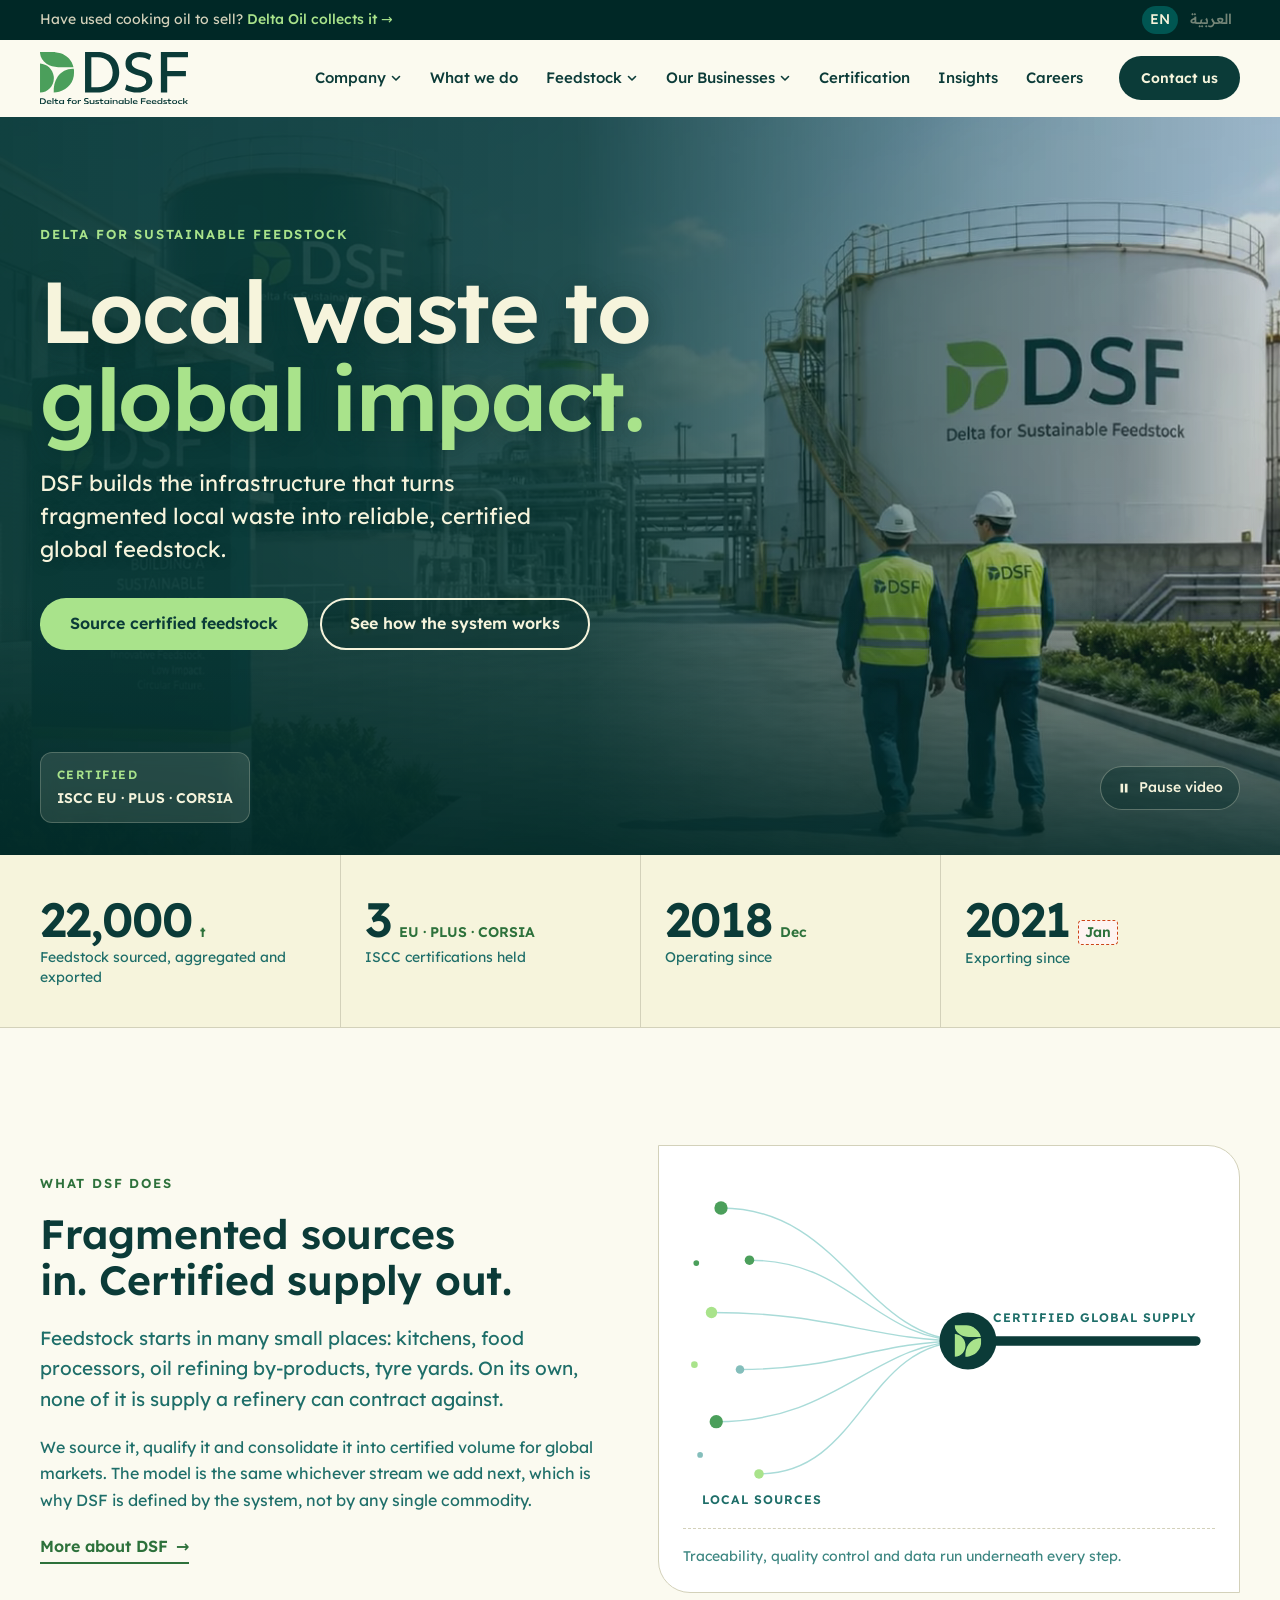
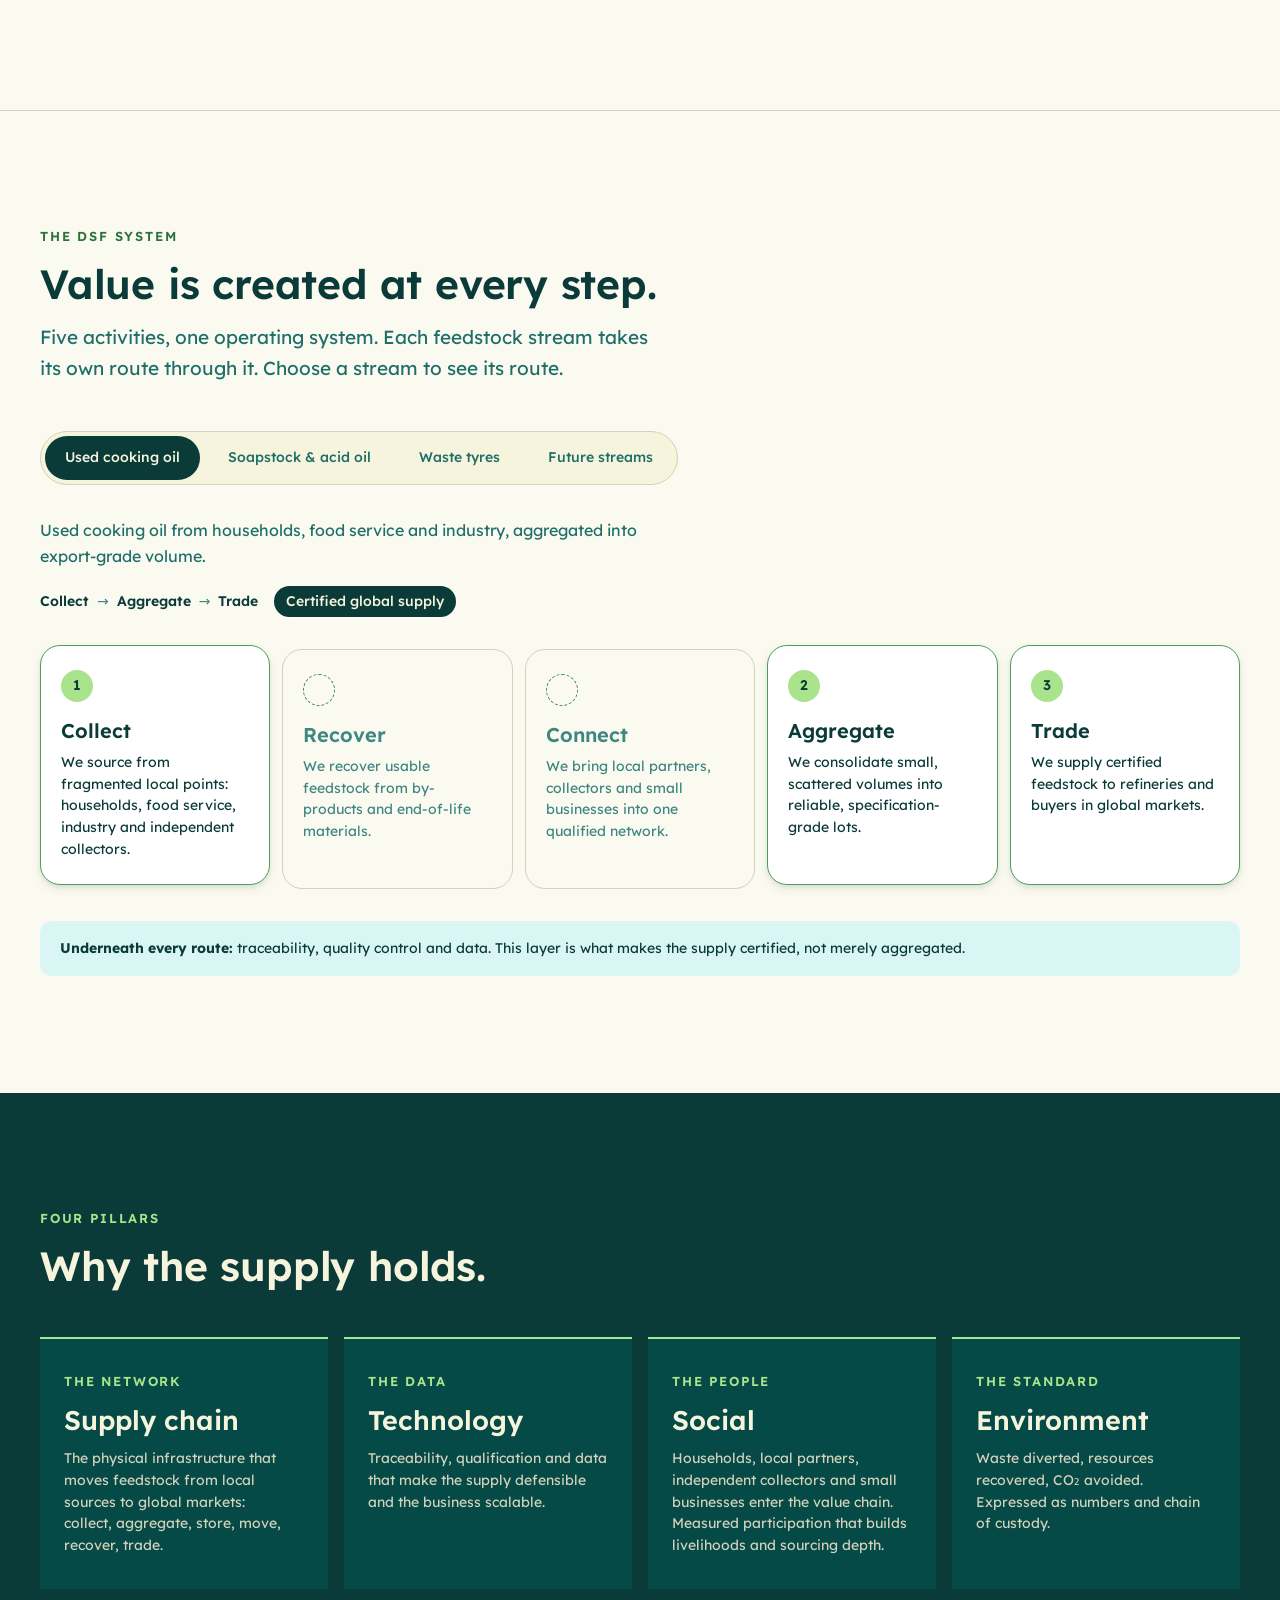
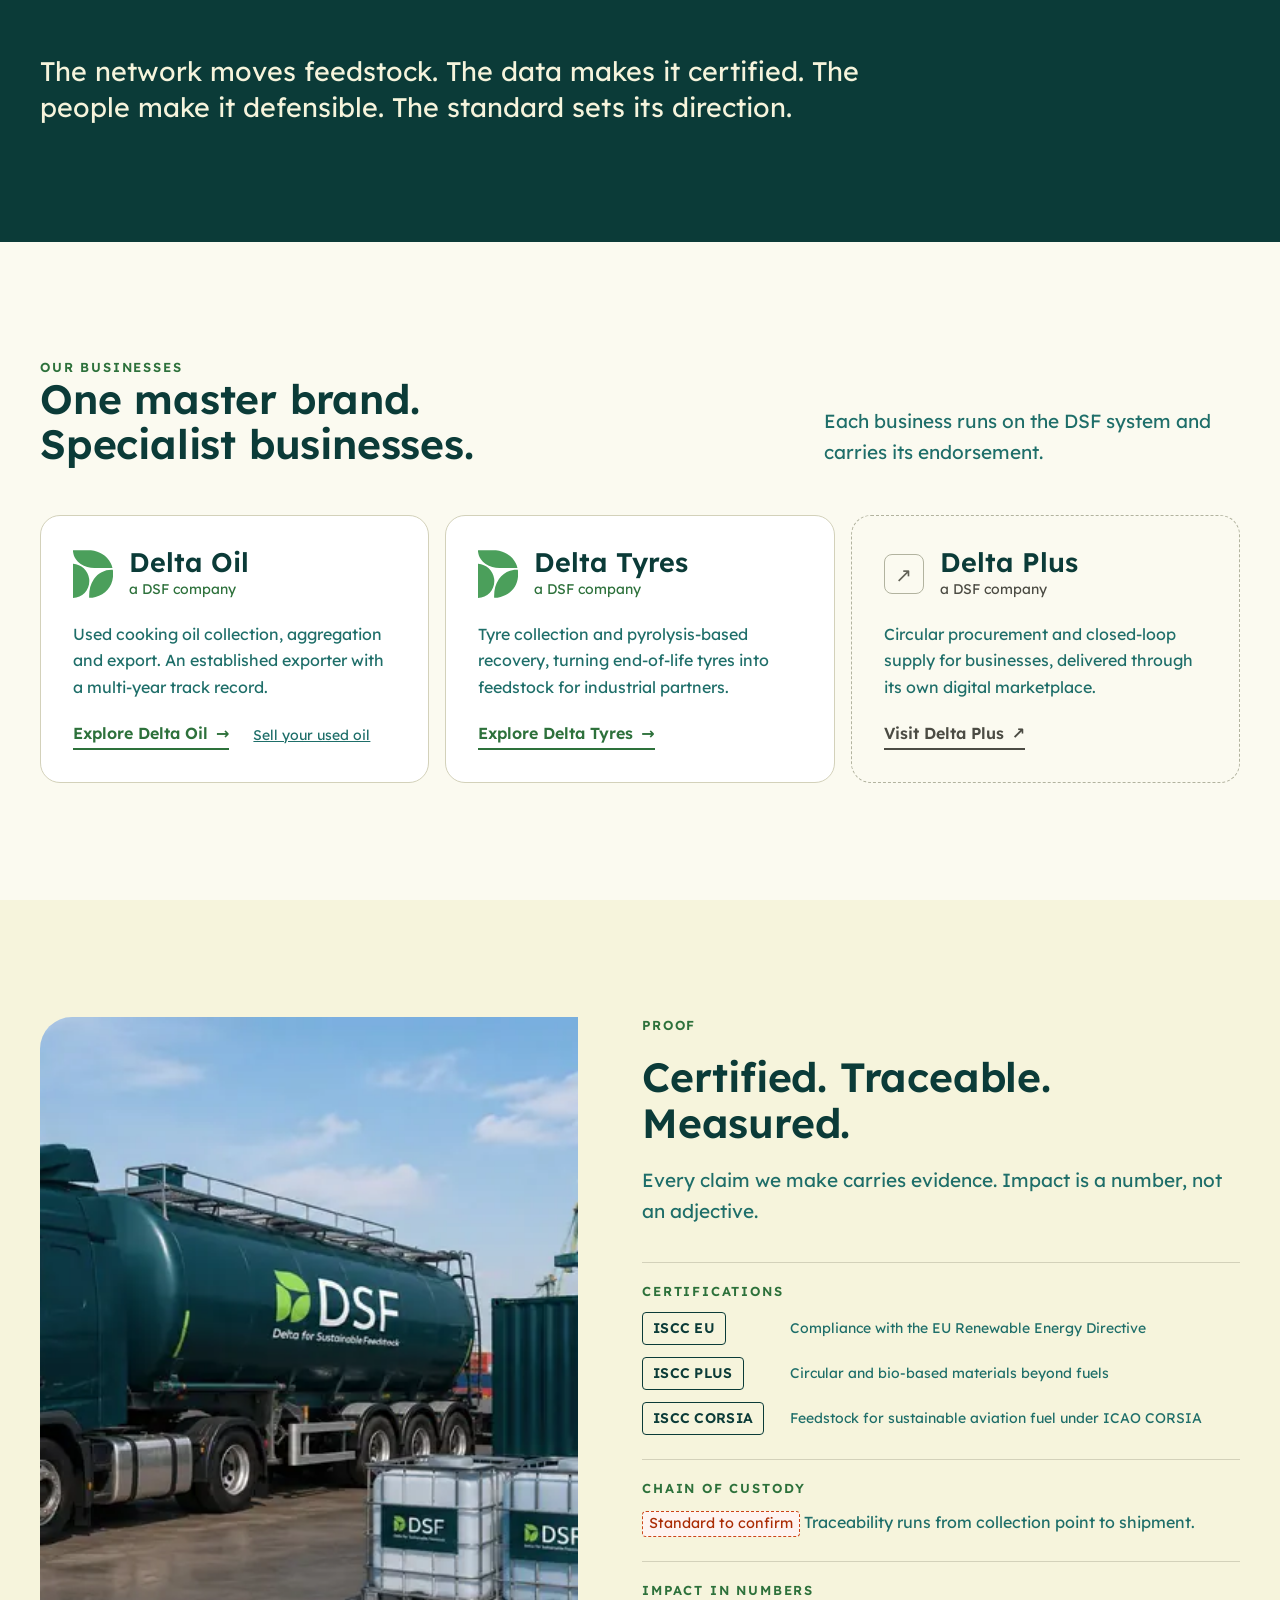
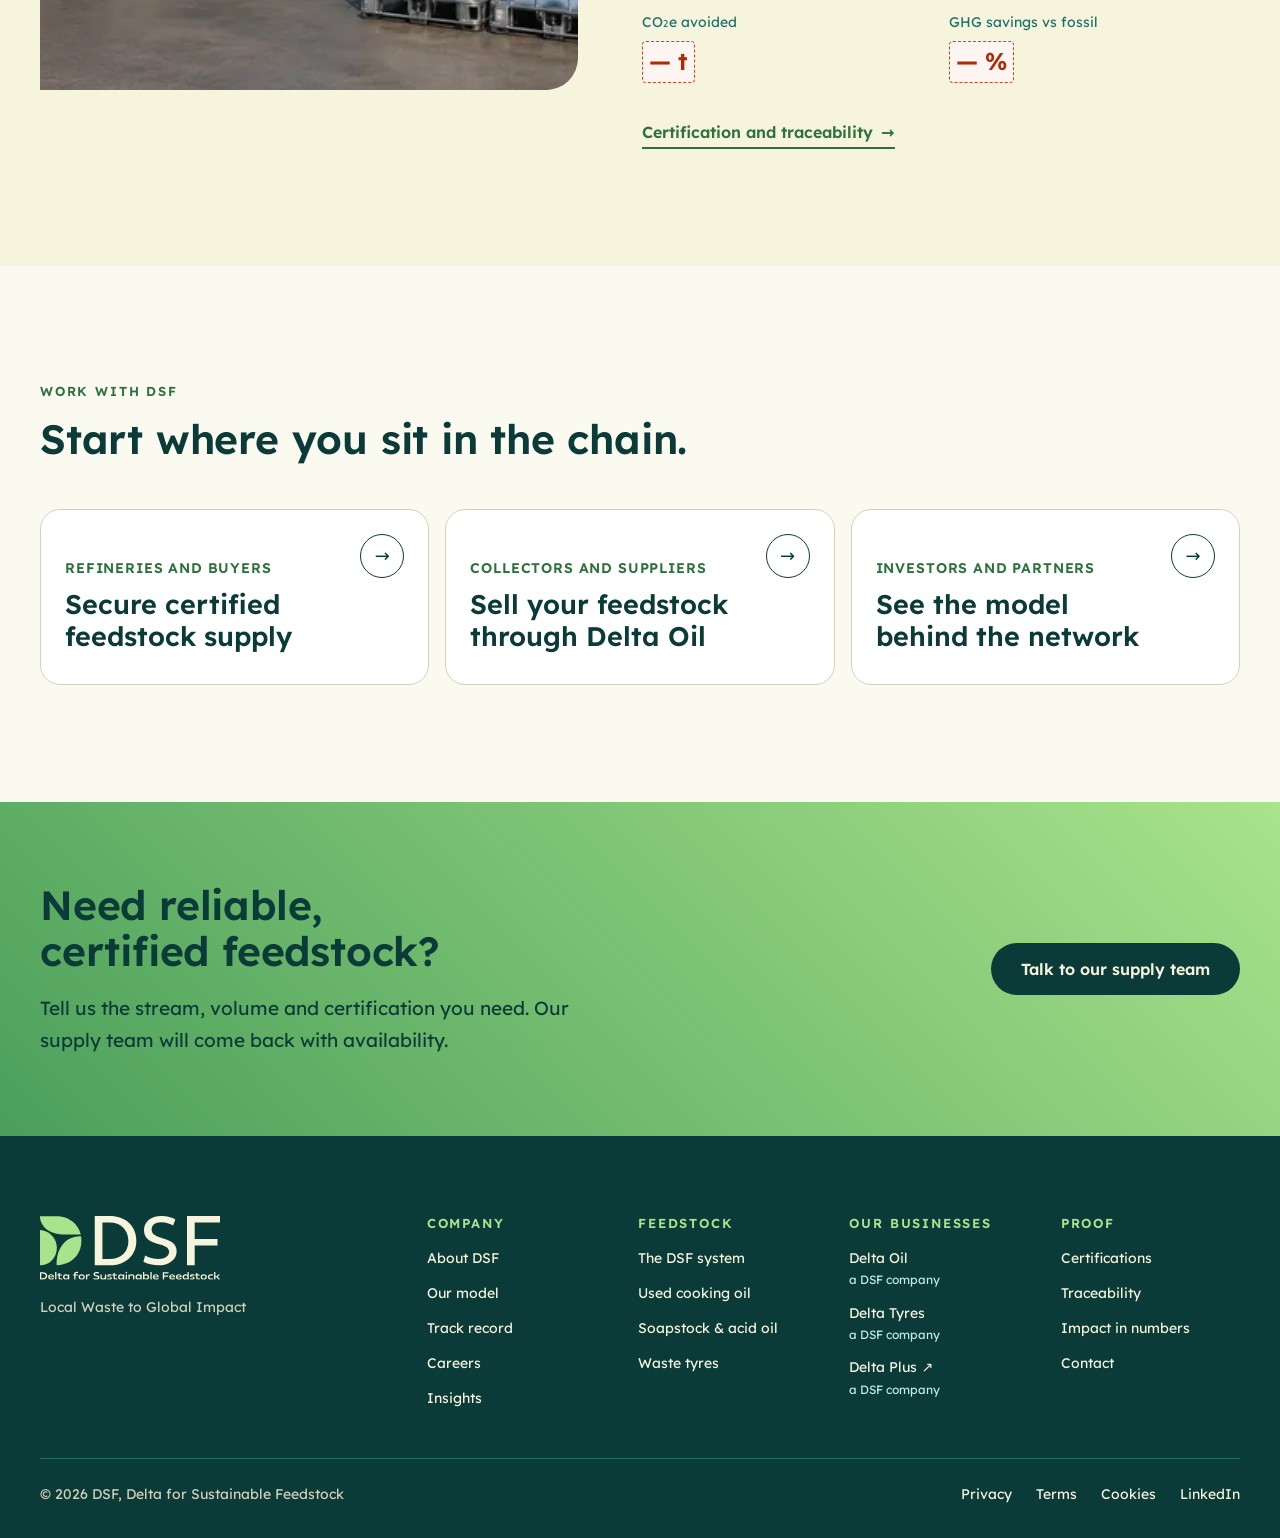
==== commit f28c0301: "Hero: full-bleed looping background video with readable scrim Placeholder loop built from CVI photos" ====
--- a/index.html
+++ b/index.html
@@ -167,8 +167,17 @@
 
   <!-- ============ 1. HERO ============ -->
   <section class="hero dsf-dark" aria-labelledby="hero-title">
-    <div class="hero__pattern" aria-hidden="true"></div>
-    <div class="container hero__grid">
+    <div class="hero__bg" aria-hidden="true">
+      <!-- Placeholder loop built from CVI photos. Swap for real footage: keep the same file names,
+           720p, 10-20 s, muted, about 1.5 MB per format. -->
+      <video class="hero__video" autoplay muted loop playsinline preload="metadata"
+             poster="assets/video/hero-poster.jpg" data-hero-video>
+        <source src="assets/video/hero-loop-720.webm" type="video/webm">
+        <source src="assets/video/hero-loop-720.mp4" type="video/mp4">
+      </video>
+      <div class="hero__scrim"></div>
+    </div>
+    <div class="container hero__inner">
       <div class="hero__copy">
         <p class="eyebrow">Delta for Sustainable Feedstock</p>
         <h1 id="hero-title" class="hero__title">Local waste to <span class="hl">global impact.</span></h1>
@@ -178,16 +187,16 @@
           <a class="btn btn--ghost btn--lg" href="#system">See how the system works</a>
         </div>
       </div>
-      <figure class="hero__media">
-        <picture>
-          <source type="image/webp" srcset="assets/img/photos/aggregation-terminal-800.webp 800w, assets/img/photos/aggregation-terminal-1600.webp 1600w" sizes="(min-width: 1024px) 40vw, 100vw">
-          <img src="assets/img/photos/aggregation-terminal-800.jpg" srcset="assets/img/photos/aggregation-terminal-800.jpg 800w, assets/img/photos/aggregation-terminal-1600.jpg 1600w" sizes="(min-width: 1024px) 40vw, 100vw" width="1600" height="900" alt="DSF aggregation terminal with storage tanks and two team members in safety vests" fetchpriority="high">
-        </picture>
-        <figcaption class="hero__chip">
+      <div class="hero__foot">
+        <p class="hero__chip">
           <span class="hero__chip-label">Certified</span>
           <span class="hero__chip-value">ISCC EU · PLUS · CORSIA</span>
-        </figcaption>
-      </figure>
+        </p>
+        <button class="hero__toggle" type="button" aria-pressed="false" data-video-toggle>
+          <svg viewBox="0 0 16 16" aria-hidden="true"><path class="i-pause" d="M4 3h3v10H4zM9 3h3v10H9z"/><path class="i-play" d="M4 2.5v11l9-5.5z"/></svg>
+          <span data-video-toggle-label>Pause video</span>
+        </button>
+      </div>
     </div>
   </section>
 
--- a/assets/css/main.css
+++ b/assets/css/main.css
@@ -348,30 +348,51 @@
 
 /* 6. Home blocks --------------------------------------------------------- */
 
-/* 6.1 Hero */
+/* 6.1 Hero: full-bleed looping video under a teal scrim */
 .hero {
   position: relative;
   overflow: hidden;
-  padding-block: clamp(3rem, 2rem + 5vw, 6.5rem) clamp(3.5rem, 2rem + 6vw, 7.5rem);
-  background: var(--dsf-gradient-canopy);
   isolation: isolate;
-}
-.hero__pattern, .pillars__pattern {
+  display: flex;
+  min-height: clamp(34rem, 82svh, 50rem);
+  background: var(--dsf-deep-teal);
+}
+.hero__bg { position: absolute; inset: 0; z-index: -1; }
+.hero__video {
+  width: 100%;
+  height: 100%;
+  object-fit: cover;
+  background: var(--dsf-deep-teal) url("../video/hero-poster.jpg") center / cover no-repeat;
+}
+/* Scrim keeps the headline readable on any frame: solid teal behind the copy,
+   fading to show the footage on the far side, plus a floor for the chip row. */
+.hero__scrim {
   position: absolute;
-  inset-block: 0;
-  inset-inline-end: 0;
-  width: min(46rem, 70%);
-  background: url("../img/patterns/pattern-stroke-green.svg") repeat;
-  background-size: 160px auto;
-  opacity: 0.12;
-  mix-blend-mode: screen;
-  -webkit-mask-image: linear-gradient(to left, #000 20%, transparent 95%);
-  mask-image: linear-gradient(to left, #000 20%, transparent 95%);
-  z-index: -1;
-}
-[dir="rtl"] .hero__pattern { -webkit-mask-image: linear-gradient(to right, #000 20%, transparent 95%); mask-image: linear-gradient(to right, #000 20%, transparent 95%); }
-.hero__grid { display: grid; gap: var(--dsf-space-12); align-items: center; }
-.hero__copy { display: grid; gap: var(--dsf-space-6); min-width: 0; }
+  inset: 0;
+  background:
+    linear-gradient(to top, rgba(0, 40, 38, 0.85) 0%, rgba(0, 40, 38, 0) 35%),
+    linear-gradient(to right, rgba(11, 59, 56, 0.95) 0%, rgba(11, 59, 56, 0.86) 45%, rgba(11, 59, 56, 0.4) 78%, rgba(11, 59, 56, 0.2) 100%);
+}
+[dir="rtl"] .hero__scrim {
+  background:
+    linear-gradient(to top, rgba(0, 40, 38, 0.85) 0%, rgba(0, 40, 38, 0) 35%),
+    linear-gradient(to left, rgba(11, 59, 56, 0.95) 0%, rgba(11, 59, 56, 0.86) 45%, rgba(11, 59, 56, 0.4) 78%, rgba(11, 59, 56, 0.2) 100%);
+}
+@media (max-width: 767.98px) {
+  /* Copy spans the full width on phones, so the scrim does too */
+  .hero__scrim, [dir="rtl"] .hero__scrim {
+    background: linear-gradient(to bottom, rgba(11, 59, 56, 0.7) 0%, rgba(11, 59, 56, 0.86) 45%, rgba(0, 40, 38, 0.95) 100%);
+  }
+}
+
+.hero__inner {
+  display: flex;
+  flex-direction: column;
+  justify-content: space-between;
+  gap: var(--dsf-space-12);
+  padding-block: clamp(3.5rem, 2rem + 6vw, 7rem) var(--dsf-space-8);
+}
+.hero__copy { display: grid; gap: var(--dsf-space-6); max-width: 44rem; min-width: 0; }
 .hero .eyebrow { color: var(--dsf-flow-green); }
 .hero__title {
   font-size: var(--dsf-text-display);
@@ -379,39 +400,53 @@
   line-height: var(--dsf-leading-display);
   letter-spacing: var(--dsf-tracking-display);
   color: var(--dsf-cream);
+  text-shadow: 0 2px 24px rgba(0, 40, 38, 0.45);
 }
 .hero__title .hl { color: var(--dsf-flow-green); }
-.hero__lead { font-size: clamp(1.125rem, 1rem + 0.5vw, 1.375rem); line-height: 1.5; color: var(--ds-fg-muted); max-width: 34rem; }
+.hero__lead {
+  font-size: clamp(1.125rem, 1rem + 0.5vw, 1.375rem);
+  line-height: 1.5;
+  color: var(--dsf-cream);
+  max-width: 34rem;
+  text-shadow: 0 1px 12px rgba(0, 40, 38, 0.5);
+}
 .hero .btn-row { margin-block-start: var(--dsf-space-2); }
-
-.hero__media { position: relative; min-width: 0; }
-.hero__media img {
-  width: 100%;
-  aspect-ratio: 4 / 3;
-  object-fit: cover;
-  border-radius: 0 var(--dsf-radius-xl) 0 var(--dsf-radius-xl); /* CVI leaf shape */
-  box-shadow: 0 30px 60px -20px rgba(0, 0, 0, 0.45);
-}
-[dir="rtl"] .hero__media img { border-radius: var(--dsf-radius-xl) 0 var(--dsf-radius-xl) 0; }
+.hero .btn--ghost { color: var(--dsf-cream); background: rgba(0, 40, 38, 0.35); }
+.hero .btn--ghost:hover { background: rgba(246, 244, 220, 0.14); }
+
+.hero__foot { display: flex; flex-wrap: wrap; align-items: center; justify-content: space-between; gap: var(--dsf-space-4); }
 .hero__chip {
-  position: absolute;
-  inset-inline-start: var(--dsf-space-4);
-  inset-block-end: var(--dsf-space-4);
   display: grid;
   gap: 0.125rem;
   padding: var(--dsf-space-3) var(--dsf-space-4);
-  background: var(--dsf-cream);
-  color: var(--dsf-deep-teal);
+  background: rgba(246, 244, 220, 0.12);
+  border: 1px solid rgba(246, 244, 220, 0.22);
   border-radius: var(--dsf-radius-md);
-  box-shadow: var(--dsf-shadow-lg);
-}
-.hero__chip-label { font-size: var(--dsf-text-caption); font-weight: 600; letter-spacing: 0.12em; text-transform: uppercase; color: var(--dsf-green-700); }
-.hero__chip-value { font-weight: 600; font-size: var(--dsf-text-small); }
-
-@media (min-width: 1024px) {
-  .hero__grid { grid-template-columns: minmax(0, 1.1fr) minmax(0, 1fr); gap: var(--dsf-space-16); }
-  .hero__chip { inset-inline-start: calc(-1 * var(--dsf-space-8)); inset-block-end: var(--dsf-space-8); }
-}
+  backdrop-filter: blur(8px);
+  -webkit-backdrop-filter: blur(8px);
+}
+.hero__chip-label { font-size: var(--dsf-text-caption); font-weight: 600; letter-spacing: 0.12em; text-transform: uppercase; color: var(--dsf-flow-green); }
+.hero__chip-value { font-weight: 600; font-size: var(--dsf-text-small); color: var(--dsf-cream); }
+
+.hero__toggle {
+  display: inline-flex;
+  align-items: center;
+  gap: var(--dsf-space-2);
+  min-height: 44px;
+  padding: 0 var(--dsf-space-4);
+  border: 1px solid rgba(246, 244, 220, 0.3);
+  border-radius: var(--dsf-radius-pill);
+  background: rgba(0, 40, 38, 0.4);
+  color: var(--dsf-cream);
+  font-size: var(--dsf-text-small);
+  font-weight: 500;
+  cursor: pointer;
+}
+.hero__toggle:hover { background: rgba(0, 40, 38, 0.65); }
+.hero__toggle svg { width: 14px; height: 14px; fill: currentColor; }
+.hero__toggle .i-play { display: none; }
+.hero__toggle[aria-pressed="true"] .i-play { display: inline; }
+.hero__toggle[aria-pressed="true"] .i-pause { display: none; }
 
 /* 6.2 Proof strip */
 .proofbar { background: var(--ds-bg-alt); border-block-end: 1px solid var(--ds-border); }
@@ -747,6 +782,6 @@
 }
 
 @media print {
-  .topbar, .site-header, .hero__pattern, .pillars__pattern, .cta { display: none; }
+  .topbar, .site-header, .hero__bg, .pillars__pattern, .cta { display: none; }
   body { background: #fff; color: #000; }
 }
